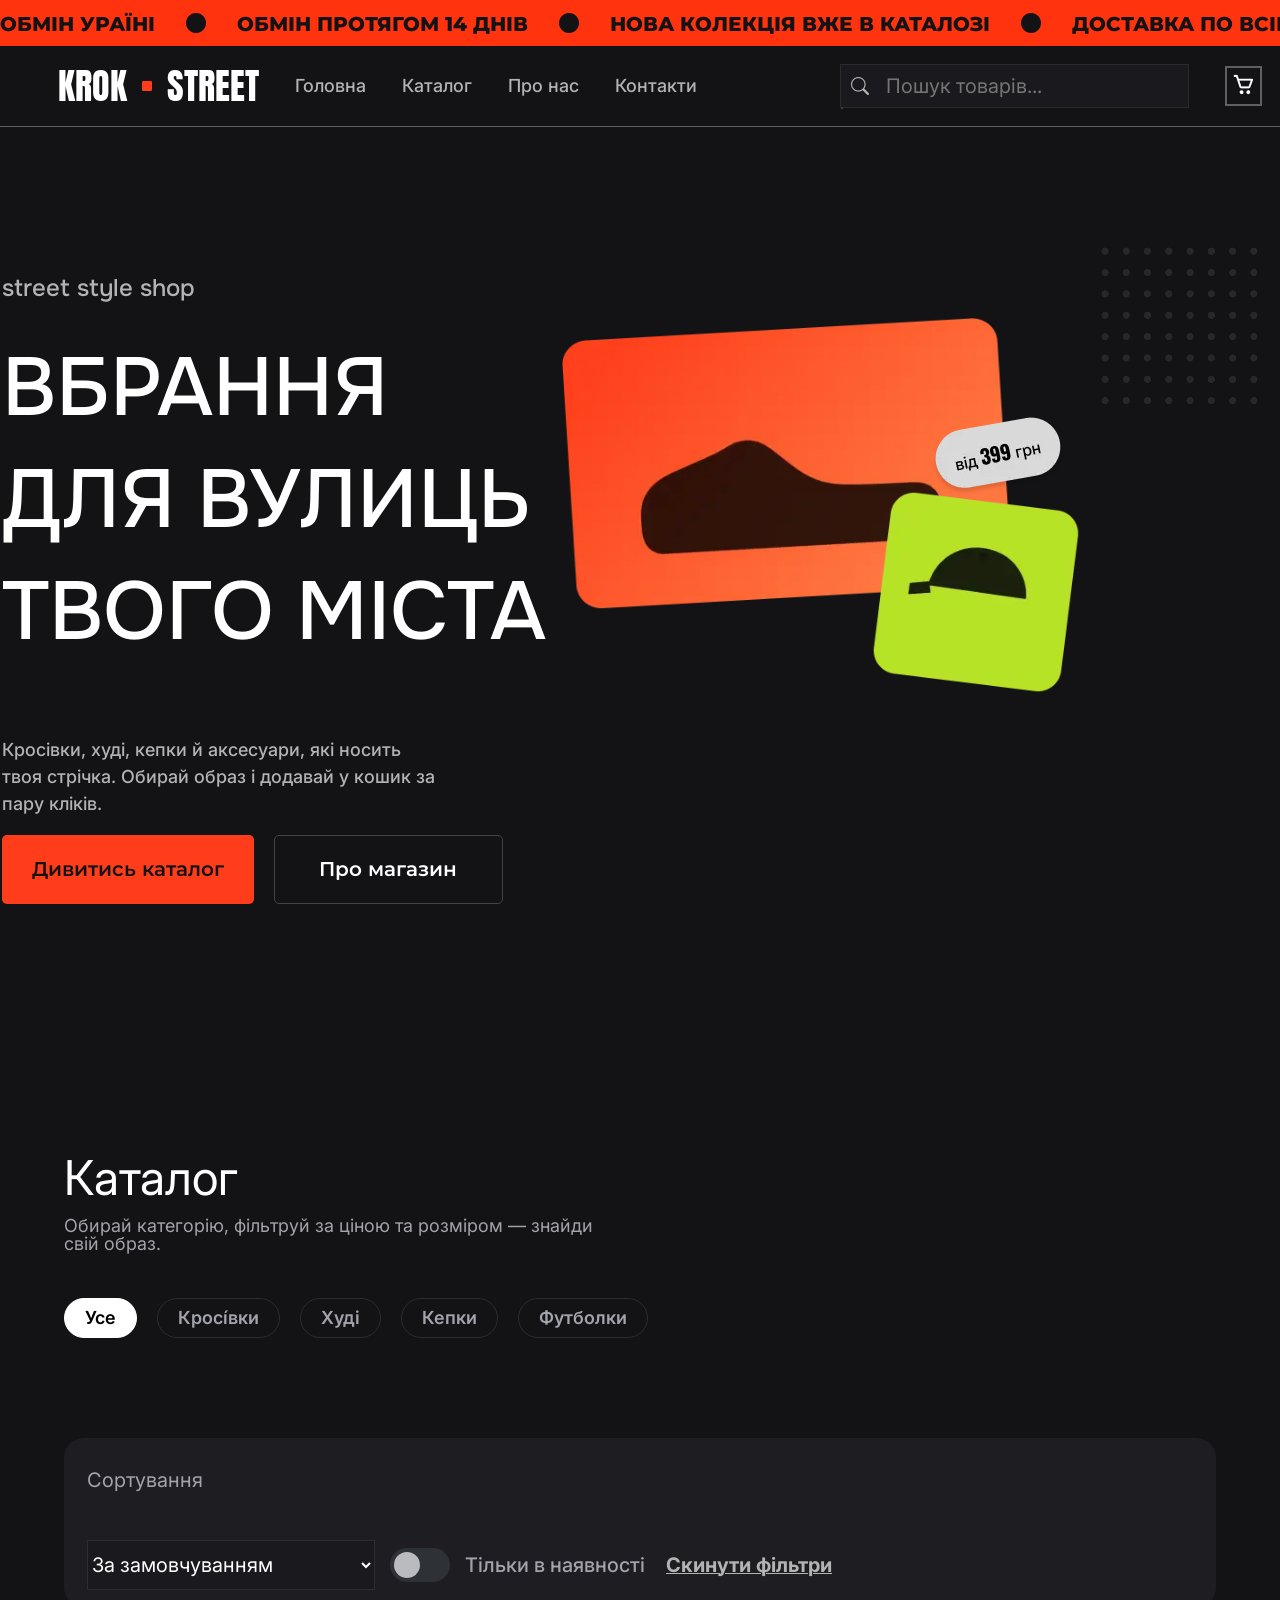
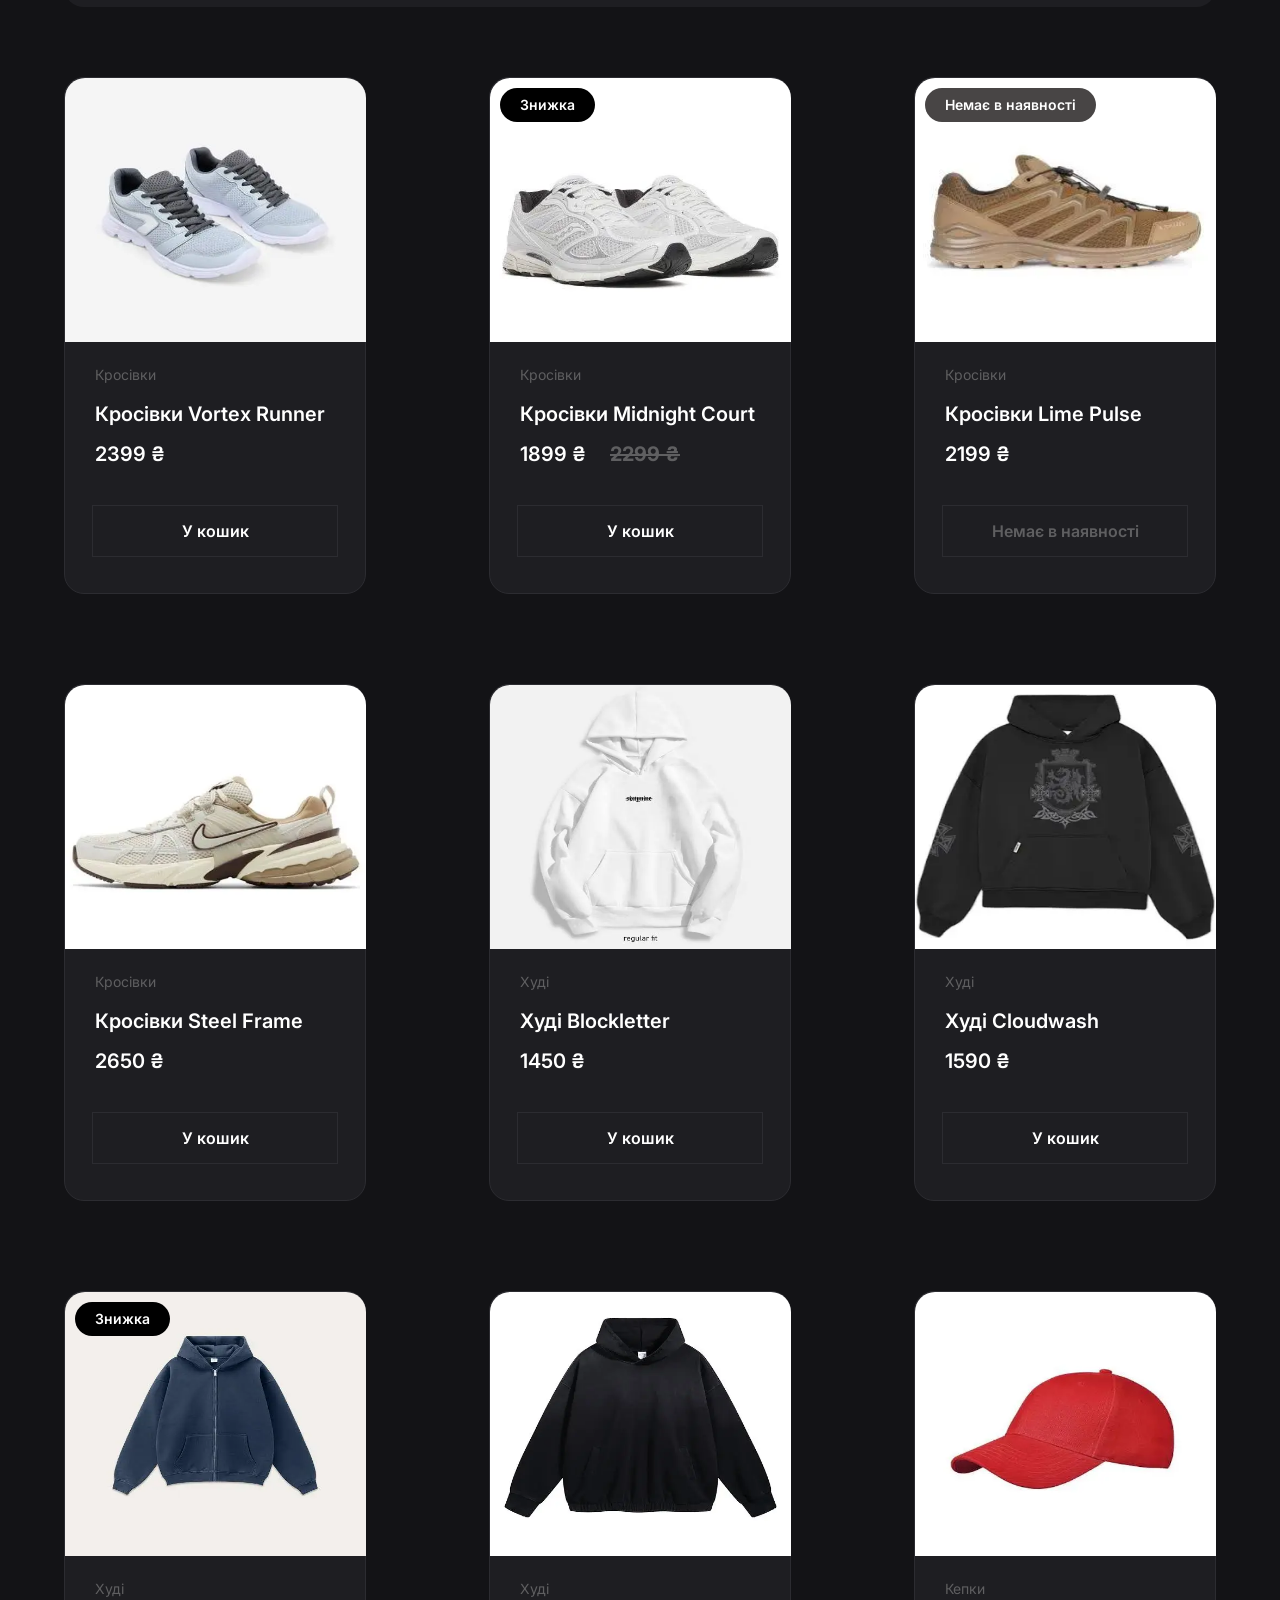
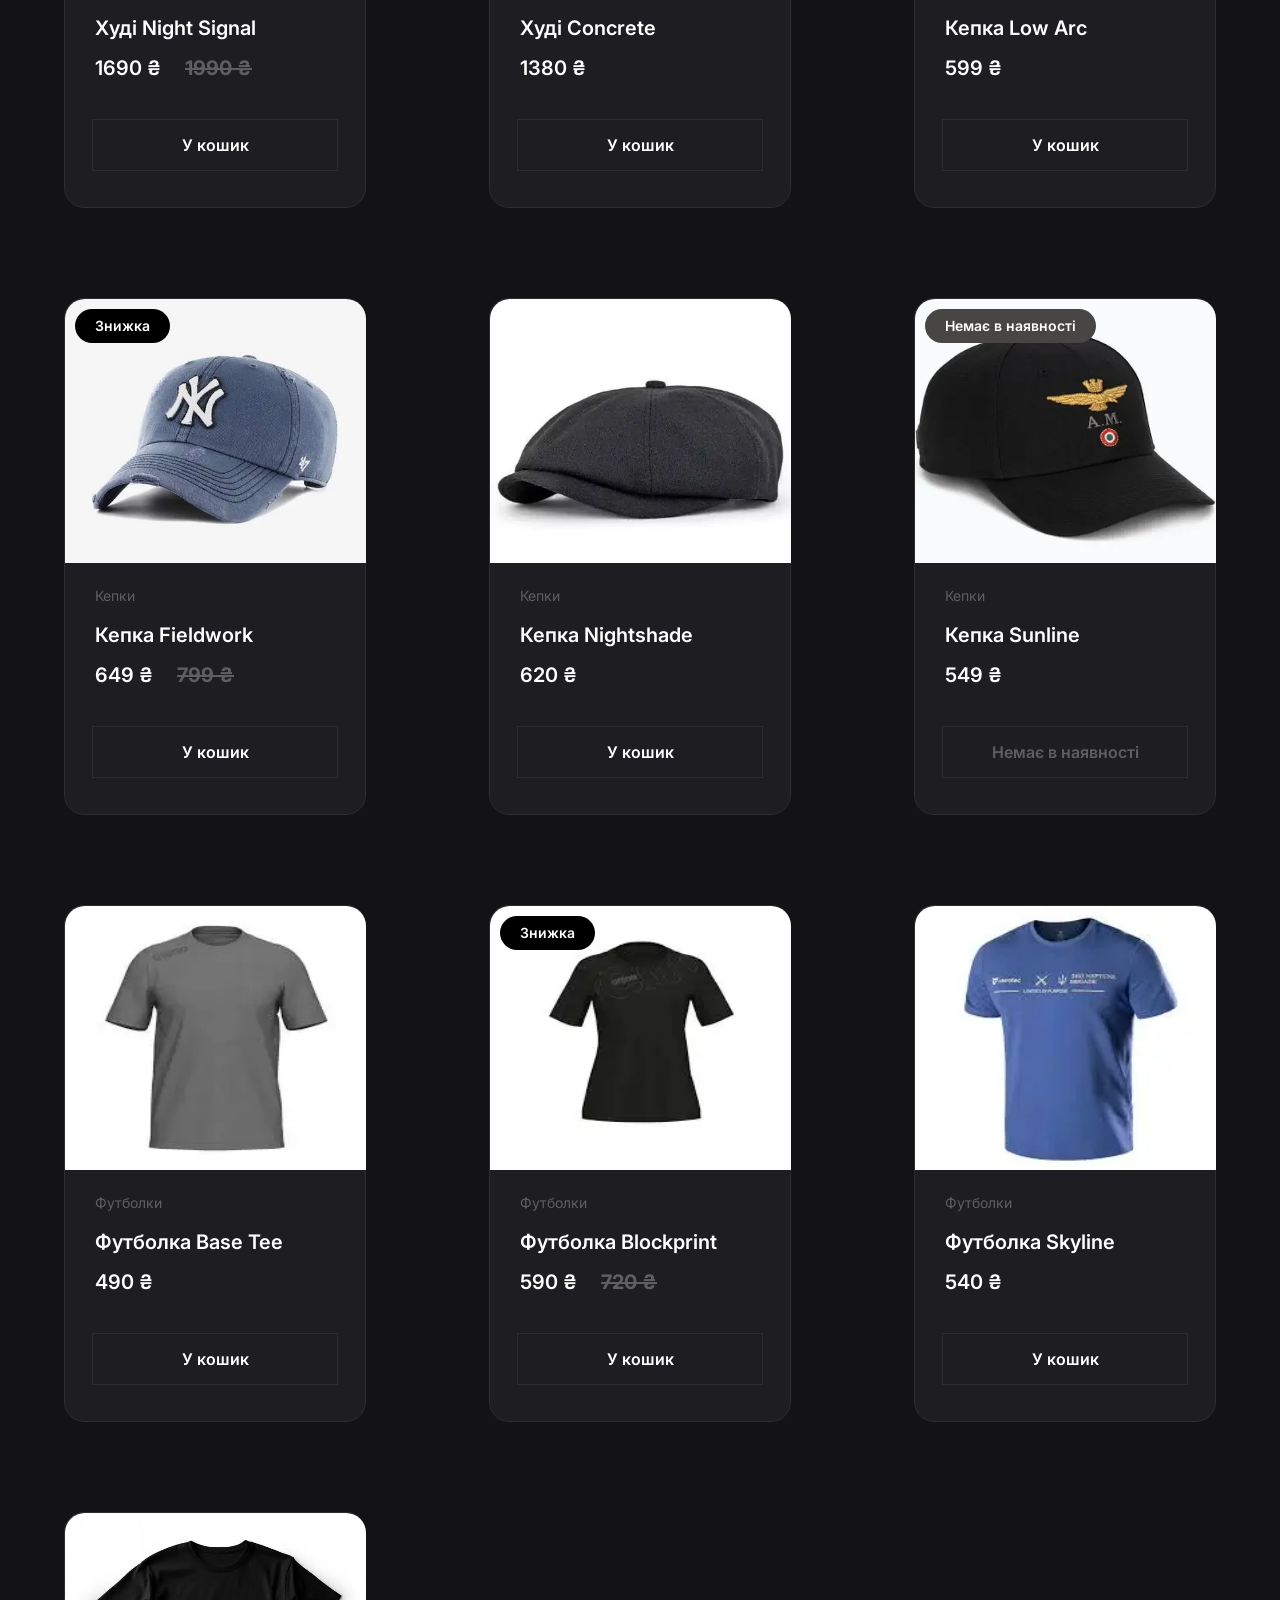
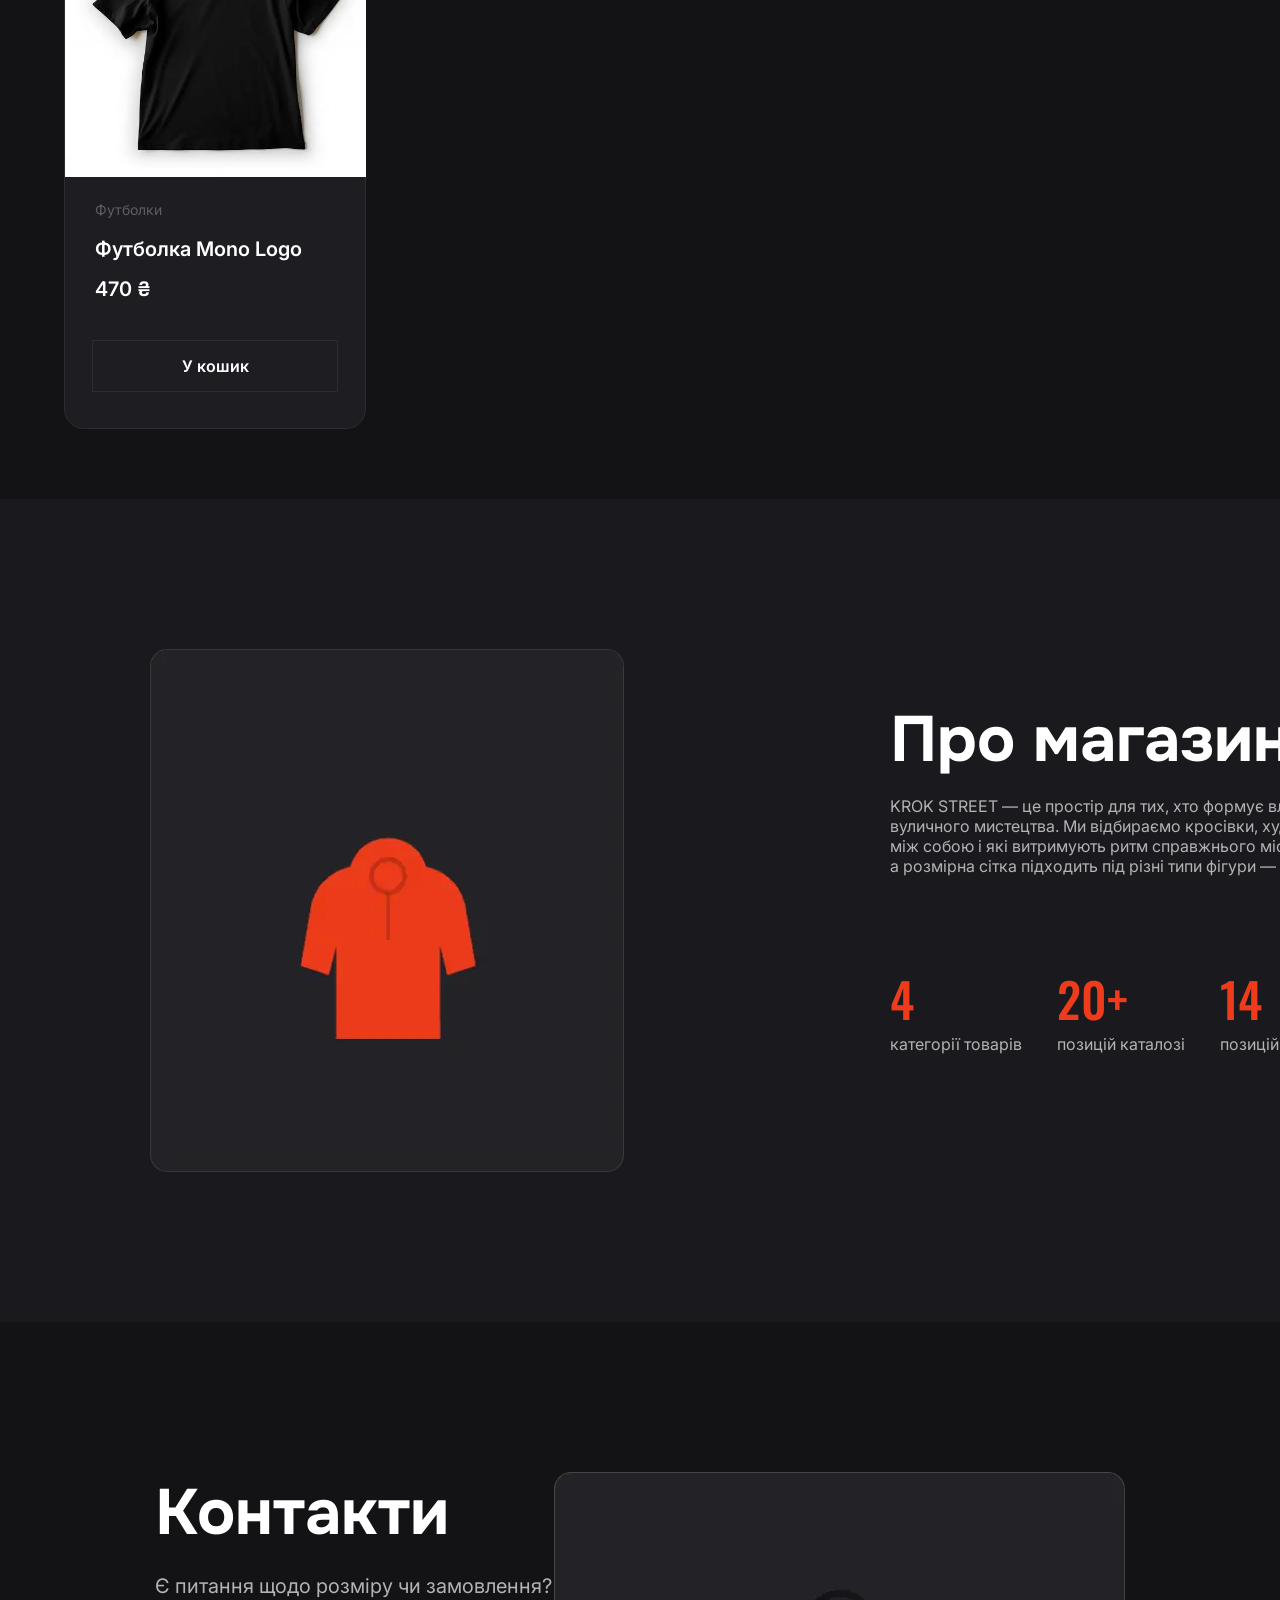
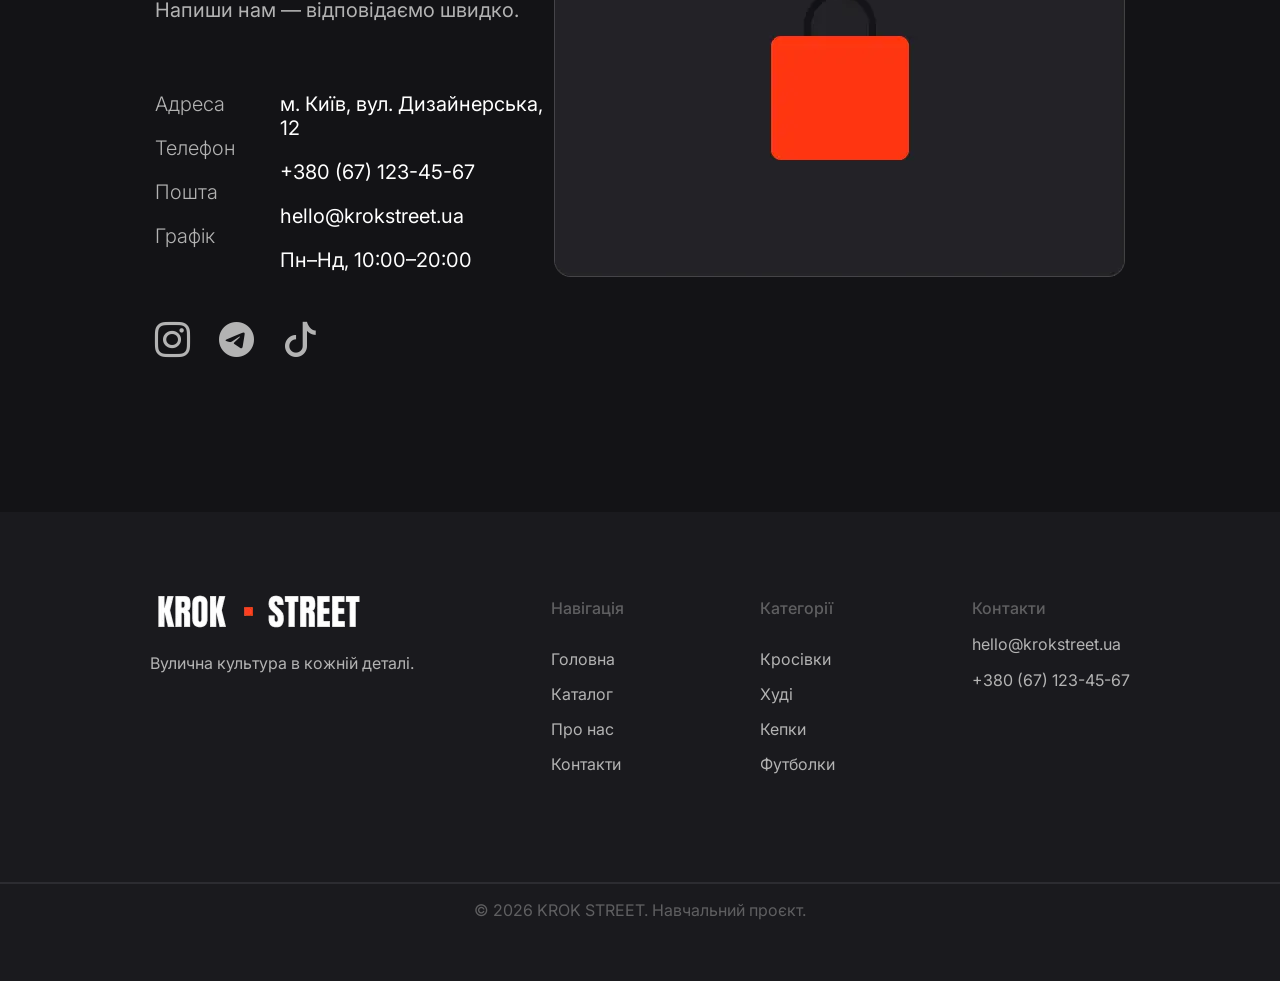
==== index.html @ 6b314512 "Implement search dropdown functionality and style updates" ====
<!DOCTYPE html>
<html lang="en">

<head>
    <meta charset="UTF-8">
    <meta name="viewport" content="width=device-width, initial-scale=1.0">
    <title>Krok Street</title>
    <link rel="preconn#28282bfe5cef=" https://fonts.googleapis.com">
    <link rel="preconnect" href="https://fonts.gstatic.com" crossorigin>
    <link href="https://fonts.googleapis.com/css2?family=Montserrat:wght@400;500;600;700&display=swap" rel="stylesheet">
    <link rel="preconnect" href="https://fonts.googleapis.com">
    <link rel="preconnect" href="https://fonts.gstatic.com" crossorigin>
    <link href="https://fonts.googleapis.com/css2?family=Anton&display=swap" rel="stylesheet">
    <link rel="preconnect" href="https://fonts.googleapis.com">
    <link rel="preconnect" href="https://fonts.gstatic.com" crossorigin>
    <link href="https://fonts.googleapis.com/css2?family=Inter:wght@100..900&display=swap" rel="stylesheet">
    <link rel="preconnect" href="https://fonts.googleapis.com">
    <link rel="preconnect" href="https://fonts.gstatic.com" crossorigin>
    <link rel="preconnect" href="https://fonts.googleapis.com">
    <link rel="preconnect" href="https://fonts.gstatic.com" crossorigin>
    <link href="https://fonts.googleapis.com/css2?family=Oswald:wght@200..700&display=swap" rel="stylesheet">
    <link href="https://fonts.googleapis.com/css2?family=Onest:wght@100..900&display=swap" rel="stylesheet">
    <link rel="stylesheet" href="https://cdn.jsdelivr.net/npm/bootstrap-icons@1.11.3/font/bootstrap-icons.min.css">
    <link rel="stylesheet" href="./css/main.css">
</head>

<body>
    <header class="header">
        <div class="animated-advertising">
            <div class="animated-move">
                <p>обмін ураїні
                    <i class="bi bi-circle-fill"></i>
                    обмін протягом 14 днів
                    <i class="bi bi-circle-fill"></i>
                    Нова колекція вже в каталозі
                    <i class="bi bi-circle-fill"></i>
                    Доставка по всій ураїні
                    <i class="bi bi-circle-fill"></i>
                </p>

                <p>обмін ураїні
                    <i class="bi bi-circle-fill"></i>
                    обмін протягом 14 днів
                    <i class="bi bi-circle-fill"></i>
                    Нова колекція вже в каталозі
                    <i class="bi bi-circle-fill"></i>
                    Доставка по всій ураїні
                    <i class="bi bi-circle-fill"></i>
                </p>
            </div>

        </div>
        <nav class="nav-menu">
            <ul>
                <li class="nav-ico-text"><a>KROK <i class="bi bi-square-fill"></i> STREET</a></li>
                <li class="nav-home"><a>Головна</a></li>
                <li class="nav-catalog"><a>Каталог</a></li>
                <li class="nav-about-us"><a>Про нас</a></li>
                <li class="nav-contact"><a>Контакти</a></li>
                <li></li>
                <li></li>
                <li></li>
                <li class="nav-input">
                    <div class="search-wrapper">
                        <i class="bi bi-search"></i>
                        <input type="text" id="searchInput" placeholder="Пошук товарів...">
                        <div class="search-dropdown hidden" id="searchDropdown"></div>
                    </div>
                </li>
                <li class="nav-img" data-open-modal><img src="./imgs/boxicons_cart.webp" alt=""></li>
            </ul>
        </nav>
        <div class="backdrop is-hidden" data-modal>
            <div class="mainmodal" id="mainModal">
                <div class="mainmodal__top">
                    <h1>Кошик<span id="cartCount">[0]</span></h1>
                    <button class="mainmodal__closemodal" data-close-modal>⨉</button>
                </div>
                <div class="cardModal" id="cartCard">
                    <img src="./imgs/sneakers-first.webp" alt="">
                    <div class="cardModal__textbox">
                        <h2 class="cardModal__title">Кросівки Vortex Runner</h2>
                        <h3 class="cardModal__subtitle">Кросівки • розмір 40</h3>
                        <div class="counter">
                            <button>-</button>
                            <p id="itemCount">1</p>
                            <button>+</button>
                        </div>
                        <p class="cardModal__delete" id="deleteItem">Видалити</p>
                    </div>
                    <p class="cardModal__price">4 798 $</p>
                </div>
                <div class="mainmodal__midle" id="emptyCartMessage">
                    <i class="bi bi-cart"></i>
                    <p class="mainmodal__text">Кошик поки порожній</p>
                    <div class="mainmodal__button"><a href="#catalog">Дивитись каталог</a></div>
                </div>
                <div class="mainmodalBottom">
                    <div class="mainmodalBottom__textbox">
                        <p>Товарів</p>
                        <p>0</p>
                    </div>
                    <div class="mainmodalBottom__price">
                        <p>Разом</p>
                        <p>0 ₴</p>
                    </div>
                    <button class="mainmodalBottom__button" data-open-modal-form>Оформити замовлення</button>
                </div>
            </div>
            <div class="backdrop is-hidden" data-modal-form>
                <div class="modalForm">
                    <h1>Оформити замовлення</h1>
                    <button class="modalForm__closemodal" data-close-modal-form>⨉</button>
                    <form class="modalForm__form">
                        <div class="formName">
                            <p>Name<span>*</span></p>
                            <input class="formName__input" type="text" placeholder="name">
                        </div>
                        <div class="formSurname">
                            <p>Surname<span>*</span></p>
                            <input class="formSurname__input" type="text" placeholder="surname">
                        </div>
                        <div class="formEmail">
                            <p>E-mail<span>*</span></p>
                            <input class="formEmail__input" type="text" placeholder="e-mail">
                        </div>
                        <div class="formPhone">
                            <p>Phone<span>*</span></p>
                            <input class="formPhone__input" type="text" placeholder="phone">
                        </div>
                        <div class="formAddress">
                            <p>Address<span>*</span></p>
                            <input class="formAddress__input" type="text" placeholder="address">
                        </div>
                        <div class="formCookies">
                            <input class="formCookies__checkbox" type="checkbox"></input>
                            <p>Я погоджуюся з умовами використання <a href="">файлів cookie</a></p>
                        </div>
                        <button class="modalForm__button">Оформити замовлення</button>
                    </form>
                </div>
            </div>
        </div>
    </header>
    <main class="main">
        <section class="front-sect">
            <div class="front-main-div">
                <h1>street style shop</h1>
                <h2>вбрання для вулиць твого міста</h2>
                <h3>Кросівки, худі, кепки й аксесуари, які носить твоя стрічка. Обирай образ і додавай у кошик за пару
                    кліків.</h3>
                <div class="front-btn-div">
                    <button class="catalog-btn">Дивитись каталог</button>
                    <button class="about-btn">Про магазин</button>
                </div>
            </div>
            <div class="front-img-div">
                <div class="front-img-div-first">
                    <img src="./imgs/front-sneakers.webp" alt="" class="front-sneakers-img">
                    <img src="./imgs/front-cap.webp" alt="" class="front-cap-img">
                </div>
                <div class="front-img-div-two">
                    <img src="./imgs/front-dots.webp" alt="" class="front-dots-img">
                    <img src="./imgs/front-price.webp" alt="" class="front-price-img">
                </div>
            </div>
        </section>
        <section class="catalog-sect" id="catalog">
            <div class="catalog-text-div">
                <div class="catalog-info-div">
                    <h1>Каталог</h1>
                    <h2>Обирай категорію, фільтруй за ціною та розміром — знайди свій образ.</h2>
                </div>
                <div class="catalog-btn-div">
                    <button class="active" data-category="Усе">Усе</button>
                    <button data-category="Кросівки">Кросі́вки</button>
                    <button data-category="Худі">Худі</button>
                    <button data-category="Кепки">Кепки</button>
                    <button data-category="Футболки">Футболки</button>
                </div>
            </div>
            <div class="sorting-div">
                <p>Сортування</p>
                <div class="sorting-interactive-div">
                    <select name="" id="sortSelect">
                        <option value="0">За замовчуванням</option>
                        <option value="1">Від дешевшого до дорощого</option>
                        <option value="2">Від дорощого до дешевшого</option>
                    </select>
                    <label class="switch" id="filterBtn">
                        <input type="checkbox" id="toggle">
                        <span class="slider round"></span>
                    </label>
                    <h3>Тільки в наявності</h3>
                    <button>Скинути фільтри</button>
                </div>
            </div>
            <div class="main-cards-div">
                <div class="sneakers-div">
                    <div class="products-container"></div>
                </div>
        </section>
        <section class="info">
            <div class="info__container">
                <img src="./imgs/jacket_aboutShop.webp" alt="jacket">
                <div class="info__textbox">
                    <h2 class="info__title">Про магазин</h2>
                    <p class="info__text">KROK STREET — це простір для тих, хто формує власний стиль на стику
                        спорту, музики та вуличного
                        мистецтва. Ми відбираємо кросівки, худі та аксесуари, які легко комбінувати між собою і
                        які
                        витримують ритм справжнього міста.

                        Асортимент оновлюється щотижня, а розмірна сітка підходить під різні типи фігури — від
                        XS до XL і
                        від 40-го до 44-го.</p>
                    <div class="count">
                        <div class="count__item">
                            <p class="count__number">4</p>
                            <p class="count__text">категорії товарів</p>
                        </div>
                        <div class="count__item">
                            <p class="count__number">20+</p>
                            <p class="count__text">позицій каталозі</p>
                        </div>
                        <div class="count__item">
                            <p class="count__number">14</p>
                            <p class="count__text">позицій каталозі</p>
                        </div>
                    </div>
                </div>
            </div>
        </section>
        <section class="contacts">
            <div class="contacts__container">
                <div class="contacts__maininfobox">
                    <h2 class="contacts__title">Контакти</h2>
                    <p class="contacts__text">Є питання щодо розміру чи замовлення? Напиши нам — відповідаємо
                        швидко.</p>
                    <div class="contacts__textbox">
                        <div class="contacts__subtitles">
                            <p>Адреса</p>
                            <p>Телефон</p>
                            <p>Пошта</p>
                            <p>Графік</p>
                        </div>
                        <div class="contacts__addresses">
                            <p>м. Київ, вул. Дизайнерська, 12</p>
                            <p>+380 (67) 123-45-67</p>
                            <p>hello@krokstreet.ua</p>
                            <p>Пн–Нд, 10:00–20:00</p>
                        </div>
                    </div>
                    <div class="contacts__iconsbox">
                        <i class="bi bi-instagram"></i>
                        <i class="bi bi-telegram"></i>
                        <i class="bi bi-tiktok"></i>
                    </div>
                </div>
                <img src="./imgs/package.webp" alt="package">
            </div>
        </section>
    </main>
    <footer class="footer">
        <div class="footer__container">
            <div class="footer__logobox">
                <img src="./imgs/logo.webp" alt="logo">
                <p class="logobox__text">Вулична культура в кожній деталі.</p>
            </div>
            <div class="footer__navigation">
                <p class="footer__text">Навігація</p>
                <a class="footer__link" href="">Головна</a>
                <a class="footer__link" href="">Каталог</a>
                <a class="footer__link" href="">Про нас</a>
                <a class="footer__link" href="">Контакти</a>
            </div>
            <div class="footer__categories">
                <p class="footer__text">Категорії</p>
                <a class="footer__link" href="">Кросівки</a>
                <a class="footer__link" href="">Худі</a>
                <a class="footer__link" href="">Кепки</a>
                <a class="footer__link" href="">Футболки</a>
            </div>
            <div class="footer__contacts">
                <p class="footer__text">Контакти</p>
                <p class="fcontacts__text">hello@krokstreet.ua</p>
                <p class="fcontacts__text">+380 (67) 123-45-67</p>
            </div>
        </div>
    </footer>
    <section class="copyright">
        <hr>
        <p class="copyright__text">© 2026 KROK STREET. Навчальний проєкт.</p>
    </section>

    <script src="./js/modal.js"></script>
    <script src="./js/dital.js"></script>
    <script src="./js/cards.js"></script>
    <script src="./js/corb.js"></script>
</body>

</html>
---- css/main.css ----
body {
  background-color: #131316;
  color: #fff;
  margin: 0 auto;
}

.header .animated-advertising {
  background-color: #FF330E;
  height: 46px;
  display: flex;
  align-items: center;
  overflow: hidden;
}
@keyframes ticker {
  0% {
    transform: translateX(-50%);
  }
  100% {
    transform: translateX(0%);
  }
}
.header .animated-advertising .animated-move {
  display: flex;
  white-space: nowrap;
  animation: ticker 10s linear infinite;
}
.header .animated-advertising .animated-move p {
  color: #131316;
  margin: 0 auto;
  font-family: Montserrat;
  font-weight: 800;
  font-style: ExtraBold;
  font-size: 20px;
  line-height: 100%;
  letter-spacing: 0%;
  text-transform: uppercase;
}
.header .animated-advertising .animated-move p i {
  margin-left: 25px;
  margin-right: 25px;
}
.header .nav-menu {
  border-bottom: 1px solid #5F5F61;
}
.header .nav-menu ul {
  text-decoration: none;
  list-style: none;
  display: flex;
  justify-content: space-around;
  align-items: center;
  color: #B3B3B3;
  font-family: Inter;
  font-weight: 500;
  font-style: Medium;
  font-size: 18px;
  line-height: 100%;
  letter-spacing: 0%;
}
.header .nav-menu ul li {
  cursor: pointer;
}
.header .nav-menu ul .nav-ico-text {
  font-family: Anton;
  font-weight: 400;
  font-style: Regular;
  font-size: 36px;
  line-height: 100%;
  letter-spacing: 0%;
  text-transform: uppercase;
  color: #FFFFFF;
  cursor: default;
}
.header .nav-menu ul .nav-ico-text a {
  display: flex;
  align-items: center;
  gap: 15px;
}
.header .nav-menu ul .nav-ico-text a i {
  font-size: 10px;
  text-align: center;
  color: #FF3D1A;
}
.header .nav-menu ul .nav-input {
  border: 1px solid #2A2A2A;
  background-color: #1A1A1E;
}
.header .nav-menu ul .nav-input i {
  margin: 10px;
}
.header .nav-menu ul .nav-input input {
  border-style: none;
  width: 300px;
  height: 40px;
  background-color: #1A1A1E;
  font-family: Inter;
  font-weight: 400;
  font-style: Regular;
  font-size: 20px;
  line-height: 100%;
  letter-spacing: 0%;
  color: #5F5F61;
  outline-style: none;
}
.header .nav-menu ul .nav-img {
  border: 2px solid #5F5F61;
  padding: 5px;
}

.main .front-sect {
  display: flex;
  justify-content: space-around;
  padding-top: 100px;
}
.main .front-sect .front-main-div h1 {
  font-family: Onest;
  font-weight: 500;
  font-style: Medium;
  font-size: 24px;
  line-height: 123px;
  letter-spacing: -2%;
  text-transform: lowercase;
  color: #B3B3B3;
  margin: 0;
  height: 75px;
}
.main .front-sect .front-main-div h2 {
  font-family: Onest;
  font-weight: 500;
  font-style: Medium;
  font-size: 82px;
  line-height: 112px;
  letter-spacing: -2%;
  text-transform: uppercase;
  color: #FFFFFF;
  width: 556px;
  margin-top: 30px;
}
.main .front-sect .front-main-div h3 {
  font-family: Inter;
  font-weight: 500;
  font-style: Medium;
  font-size: 18px;
  line-height: 27px;
  letter-spacing: -2%;
  color: #B3B3B3;
  width: 433px;
}
.main .front-sect .front-main-div .front-btn-div {
  display: flex;
  gap: 20px;
}
.main .front-sect .front-main-div .front-btn-div .catalog-btn {
  width: 252px;
  height: 69px;
  background-color: #FF3D1A;
  font-family: Montserrat;
  font-weight: 600;
  font-style: SemiBold;
  font-size: 20px;
  line-height: 27px;
  letter-spacing: -2%;
  text-align: center;
  vertical-align: middle;
  color: #131316;
  border-style: none;
  border-radius: 5px;
  cursor: pointer;
}
.main .front-sect .front-main-div .front-btn-div .about-btn {
  width: 229px;
  height: 69px;
  border: 1px solid #434343;
  color: #FFFFFF;
  font-family: Montserrat;
  font-weight: 600;
  font-style: SemiBold;
  font-size: 20px;
  line-height: 27px;
  letter-spacing: -2%;
  border-radius: 5px;
  background-color: #131316;
  cursor: pointer;
}
.main .front-sect .front-img-div {
  display: flex;
}
.main .front-sect .front-img-div .front-img-div-first {
  display: flex;
  flex-direction: column;
  width: 520px;
  align-self: center;
}
.main .front-sect .front-img-div .front-img-div-first .front-sneakers-img {
  width: 452px;
  height: 293px;
  align-self: flex-start;
  z-index: -3;
}
.main .front-sect .front-img-div .front-img-div-first .front-cap-img {
  width: 210.2px;
  height: 203.6px;
  position: relative;
  bottom: 120px;
  align-self: flex-end;
  z-index: -2;
}
.main .front-sect .front-img-div .front-img-div-two {
  display: flex;
  align-items: start;
  flex-direction: column;
}
.main .front-sect .front-img-div .front-img-div-two .front-price-img {
  position: relative;
  right: 150px;
  bottom: 35px;
  z-index: -1;
}

.catalog-sect {
  padding-left: 5%;
  padding-right: 5%;
}
.catalog-sect .catalog-text-div {
  margin-top: 250px;
}
.catalog-sect .catalog-text-div .catalog-info-div {
  display: flex;
  flex-direction: column;
}
.catalog-sect .catalog-text-div .catalog-info-div h1 {
  font-family: Inter;
  font-weight: 400;
  font-style: Regular;
  font-size: 48px;
  line-height: 100%;
  letter-spacing: 0%;
  color: #FFFFFF;
  margin: 0;
}
.catalog-sect .catalog-text-div .catalog-info-div h2 {
  font-family: Inter;
  font-weight: 400;
  font-style: Regular;
  font-size: 18px;
  line-height: 100%;
  letter-spacing: 0%;
  color: #A3A3AB;
  width: 562px;
}
.catalog-sect .catalog-text-div .catalog-btn-div {
  display: flex;
  gap: 20px;
  margin-top: 30px;
}
.catalog-sect .catalog-text-div .catalog-btn-div button {
  border-style: none;
  outline-style: none;
  cursor: pointer;
  font-family: Inter;
  font-weight: 600;
  font-style: Semi Bold;
  font-size: 18px;
  line-height: 100%;
  letter-spacing: 0%;
  color: #A3A3AB;
  background-color: #131316;
  border: 1px solid #2C2C31;
  border-radius: 20px;
  padding: 10px 20px 10px 20px;
}
.catalog-sect .catalog-text-div .catalog-btn-div button:hover {
  color: #000000;
  background-color: #FFFFFF;
  border: 1px solid #FFFFFF;
}
.catalog-sect .catalog-text-div .catalog-btn-div button.active {
  color: #000000;
  background-color: #FFFFFF;
  border: 1px solid #FFFFFF;
}
.catalog-sect .sorting-div {
  background-color: #1E1E22;
  border-radius: 20px;
  height: 169px;
  margin-top: 100px;
  display: flex;
  flex-direction: column;
  justify-content: space-around;
  padding-left: 2%;
}
.catalog-sect .sorting-div p {
  font-family: Inter;
  font-weight: 400;
  font-style: Regular;
  font-size: 20px;
  line-height: 100%;
  letter-spacing: 0%;
  color: #A3A3AB;
}
.catalog-sect .sorting-div .sorting-interactive-div {
  display: flex;
  gap: 15px;
  align-items: center;
}
.catalog-sect .sorting-div .sorting-interactive-div select {
  width: 288px;
  height: 50px;
  background-color: #1A1A1E;
  color: #FFFFFF;
  font-family: Inter;
  font-weight: 400;
  font-style: Regular;
  font-size: 20px;
  line-height: 100%;
  letter-spacing: 0%;
  border-style: none;
  outline-style: none;
  border: 1px solid #2C2C31;
}
.catalog-sect .sorting-div .sorting-interactive-div h3 {
  font-family: Inter;
  font-weight: 500;
  font-style: Medium;
  font-size: 20px;
  line-height: 100%;
  letter-spacing: 0%;
  color: #A3A3AB;
}
.catalog-sect .sorting-div .sorting-interactive-div button {
  border-style: none;
  background-color: #1E1E22;
  font-family: Inter;
  font-weight: 700;
  font-style: Bold;
  font-size: 20px;
  line-height: 100%;
  letter-spacing: 0%;
  text-decoration: underline;
  text-decoration-style: solid;
  text-decoration-thickness: 0%;
  -webkit-text-decoration-skip: ink;
          text-decoration-skip-ink: auto;
  color: #B3B3B3;
  cursor: pointer;
}
.catalog-sect .sorting-div .sorting-interactive-div .switch {
  position: relative;
  display: inline-block;
  width: 60px;
  height: 34px;
}
.catalog-sect .sorting-div .sorting-interactive-div .switch input {
  opacity: 0;
  width: 0;
  height: 0;
}
.catalog-sect .sorting-div .sorting-interactive-div .slider {
  position: absolute;
  cursor: pointer;
  top: 0;
  left: 0;
  right: 0;
  bottom: 0;
  background-color: #2e3136;
  transition: 0.4s;
}
.catalog-sect .sorting-div .sorting-interactive-div .slider.round {
  border-radius: 34px;
}
.catalog-sect .sorting-div .sorting-interactive-div .slider.round:before {
  position: absolute;
  content: "";
  height: 26px;
  width: 26px;
  left: 4px;
  bottom: 4px;
  background-color: #b9bbbe;
  transition: 0.4s;
  border-radius: 50%;
}
.catalog-sect .sorting-div .sorting-interactive-div input:checked + .slider {
  background-color: #43b581;
}
.catalog-sect .sorting-div .sorting-interactive-div input:checked + .slider:before {
  transform: translateX(26px);
  background-color: #ffffff;
}

.info {
  padding: 150px 150px;
  background-color: #1A1A1E;
}
.info__container {
  width: 1440px;
  display: flex;
  flex-direction: row;
  justify-content: space-between;
  align-items: flex-start;
}
.info__textbox {
  max-width: 700px;
  display: flex;
  flex-direction: column;
  gap: 15px;
  margin: 50px 0px 15px 0px;
  font-family: Inter;
  font-size: 20px;
}
.info__title {
  font-family: "Onest", sans-serif;
  font-size: 64px;
  margin: 0px;
}
.info__text {
  font-family: Inter;
  color: #B3B3B3;
  font-size: 16px;
  margin: 0px;
}

.count {
  display: flex;
  flex-direction: row;
  gap: 35px;
  margin-top: 72px;
}
.count__number {
  font-family: "Oswald", sans-serif;
  color: #ED3B1B;
  font-size: 48px;
  font-weight: 500;
  margin: 0px;
}
.count__text {
  font-family: Inter;
  color: #B3B3B3;
  font-size: 16px;
  margin: 0px;
}

.contacts {
  padding: 150px 155px;
}
.contacts__container {
  max-width: 1440px;
  display: flex;
  flex-direction: row;
  justify-content: space-between;
  align-items: flex-start;
}
.contacts__maininfobox {
  width: 482px;
}
.contacts__title {
  font-family: "Onest", sans-serif;
  font-size: 64px;
  margin: 0px;
}
.contacts__text {
  font-family: Inter;
  color: #B3B3B3;
  font-size: 20px;
}
.contacts__textbox {
  display: flex;
  flex-direction: row;
  gap: 45px;
  margin: 50px 0px 15px 0px;
  font-family: Inter;
  font-size: 20px;
}
.contacts__subtitles {
  color: #B3B3B3;
  font-weight: 300;
}
.contacts__iconsbox {
  margin-top: 30px;
}
.contacts__iconsbox i {
  font-size: 35px;
  margin-right: 25px;
  color: #B3B3B3;
}
.contacts__iconsbox i:hover {
  color: #ED3B1B;
}
.contacts img {
  width: 650px;
}

.footer {
  font-family: Inter;
  font-size: 16px;
  padding: 70px 150px;
  color: #B3B3B3;
  background-color: #1A1A1E;
}
.footer__container {
  max-width: 1440px;
  display: flex;
  flex-direction: row;
  justify-content: space-between;
  align-items: flex-start;
  gap: 30px;
}
.footer__navigation {
  height: 177px;
  display: flex;
  flex-direction: column;
  gap: 15px;
}
.footer__navigation a:hover {
  color: #ED3B1B;
}
.footer__categories {
  height: 177px;
  display: flex;
  flex-direction: column;
  gap: 15px;
}
.footer__categories a:hover {
  color: #ED3B1B;
}
.footer__contacts {
  height: 95px;
}
.footer__text {
  font-weight: 500;
  color: #5F5F61;
}
.footer__link {
  color: #B3B3B3;
  text-decoration: none;
}

.copyright {
  background-color: #1A1A1E;
  padding: 45px 0px;
}
.copyright hr {
  background-color: #2C2C31;
  height: 2px;
  border: none;
}
.copyright__text {
  text-align: center;
  font-family: Inter;
  font-size: 16px;
  color: #5F5F61;
}

.backdrop {
  position: fixed;
  top: 0;
  left: 0;
  width: 100%;
  height: 100%;
  background-color: rgba(0, 0, 0, 0.5);
  opacity: 1;
}
.backdrop.is-hidden {
  opacity: 0;
  pointer-events: none;
}

.mainmodal {
  position: absolute;
  min-width: 400px;
  height: 100%;
  padding: 15px;
  top: 50%;
  right: 0px;
  background-color: #28282B;
  transform: translateY(-50%);
  z-index: 3;
  display: flex;
  flex-direction: column;
  align-items: center;
}
.mainmodal__top {
  display: flex;
  flex-direction: row;
  align-items: center;
  justify-content: space-between;
  min-width: 400px;
  border-bottom: solid 1px #434343;
}
.mainmodal__top h1 {
  font-family: "Oswald", sans-serif;
  margin-bottom: 10px;
}
.mainmodal__closemodal {
  width: 35px;
  height: 35px;
  color: #fff;
  font-size: 16px;
  background-color: #28282B;
  border: solid 1px #434343;
  border-radius: 50%;
  cursor: pointer;
}
.mainmodal__midle {
  margin: 300px 55px;
  font-family: "Inter", sans-serif;
  display: flex;
  flex-direction: column;
  align-items: center;
  justify-content: center;
  color: #5E5E5E;
}
.mainmodal__midle i {
  font-size: 54px;
}
.mainmodal__midle p {
  font-size: 18px;
}
.mainmodal .mainmodalBottom {
  display: none;
  flex-direction: column;
  justify-content: center;
  width: 100%;
  padding: 0px 20px;
  margin-top: 120%;
}
.mainmodal .mainmodalBottom__textbox {
  display: flex;
  justify-content: space-between;
}
.mainmodal .mainmodalBottom__textbox p {
  font-family: "Inter", sans-serif;
  font-size: 16px;
  font-weight: 300;
}
.mainmodal .mainmodalBottom__price {
  display: flex;
  justify-content: space-between;
}
.mainmodal .mainmodalBottom__price p {
  font-family: "Inter", sans-serif;
  font-size: 16px;
  font-weight: 600;
}
.mainmodal .mainmodalBottom__button {
  width: 100%;
  height: 69px;
  background-color: #FF3D1A;
  font-family: Montserrat;
  font-weight: 600;
  font-style: SemiBold;
  font-size: 20px;
  line-height: 27px;
  letter-spacing: -2%;
  text-align: center;
  vertical-align: middle;
  color: #131316;
  border-style: none;
  border-radius: 5px;
  cursor: pointer;
}
.mainmodal__button {
  width: 252px;
  height: 69px;
  background-color: #FF3D1A;
  text-align: center;
  border-radius: 5px;
  cursor: pointer;
  display: flex;
  align-items: center;
  justify-content: center;
}
.mainmodal__button a {
  font-family: Montserrat;
  font-weight: 600;
  font-style: SemiBold;
  font-size: 20px;
  line-height: 27px;
  letter-spacing: -2%;
  text-decoration: none;
  color: #131316;
}

.cardModal {
  display: none;
  flex-direction: row;
  align-items: center;
  width: 359px;
  gap: 25px;
  padding-block: 16px;
  border-bottom: solid 1px #434343;
}
.cardModal__title {
  font-family: "Inter", sans-serif;
  font-size: 16px;
  margin: 0px;
}
.cardModal__subtitle {
  font-family: "Inter", sans-serif;
  font-size: 16px;
  font-weight: 400;
  color: #7A7A7A;
  margin-top: 5px;
}
.cardModal__delete {
  font-family: "Inter", sans-serif;
  font-size: 14px;
  font-weight: 400;
  text-decoration: underline;
  color: #7A7A7A;
  cursor: pointer;
}
.cardModal__price {
  font-family: "Inter", sans-serif;
}
.cardModal img {
  width: 55px;
  height: 55px;
  border-radius: 10px;
}

.counter {
  display: flex;
  flex-direction: row;
  height: 17px;
  width: 50px;
  gap: 5px;
  border: solid 1px #353535;
  border-radius: 5px;
  padding: 5px;
}
.counter button {
  background-color: #28282B;
  color: #fff;
  border: #28282B;
  cursor: pointer;
}
.counter p {
  font-family: "Inter", sans-serif;
  margin: 0px;
}

.modalForm {
  position: absolute;
  min-width: 631px;
  height: 890px;
  padding: 45px;
  top: 50%;
  left: 50%;
  background-color: #28282b;
  transform: translate(-50%, -50%);
  z-index: 4;
  display: flex;
  flex-direction: column;
  align-items: center;
}
.modalForm h1 {
  font-family: "Onest", sans-serif;
  font-size: 36px;
}
.modalForm__closemodal {
  width: 35px;
  height: 35px;
  color: #fff;
  font-size: 16px;
  background-color: #28282B;
  border: solid 1px #434343;
  border-radius: 50%;
  cursor: pointer;
  position: absolute;
  left: 660px;
}
.modalForm__form {
  display: flex;
  flex-direction: column;
  justify-content: center;
  gap: 36px;
}
.modalForm__button {
  width: 603px;
  height: 69px;
  background-color: #FF3D1A;
  font-family: Montserrat;
  font-weight: 600;
  font-style: SemiBold;
  font-size: 20px;
  line-height: 27px;
  letter-spacing: -2%;
  color: #131316;
  border-style: none;
  border-radius: 5px;
  cursor: pointer;
}

.formName {
  width: 575px;
}
.formName:focus {
  border: solid 1px #434343;
  background-color: #28282b;
}
.formName p {
  font-family: "Inter", sans-serif;
  color: #A3A3AB;
  margin: 0px 0px 5px 5px;
}
.formName span {
  color: #FF3D1A;
}
.formName__input {
  width: 100%;
  border: solid 1px #434343;
  background-color: #28282b;
  border-radius: 15px;
  height: 40px;
  padding: 13px;
  font-family: "Inter", sans-serif;
  font-size: 16px;
}

.formSurname {
  width: 575px;
}
.formSurname p {
  font-family: "Inter", sans-serif;
  color: #A3A3AB;
  margin: 0px 0px 5px 5px;
}
.formSurname span {
  color: #FF3D1A;
}
.formSurname__input {
  width: 100%;
  border: solid 1px #434343;
  background-color: #28282b;
  border-radius: 15px;
  height: 40px;
  padding: 13px;
  font-family: "Inter", sans-serif;
  font-size: 16px;
}

.formEmail {
  width: 575px;
}
.formEmail p {
  font-family: "Inter", sans-serif;
  color: #A3A3AB;
  margin: 0px 0px 5px 5px;
}
.formEmail span {
  color: #FF3D1A;
}
.formEmail__input {
  width: 100%;
  border: solid 1px #434343;
  background-color: #28282b;
  border-radius: 15px;
  height: 40px;
  padding: 13px;
  font-family: "Inter", sans-serif;
  font-size: 16px;
}

.formPhone {
  width: 575px;
}
.formPhone p {
  font-family: "Inter", sans-serif;
  color: #A3A3AB;
  margin: 0px 0px 5px 5px;
}
.formPhone span {
  color: #FF3D1A;
}
.formPhone__input {
  width: 100%;
  border: solid 1px #434343;
  background-color: #28282b;
  border-radius: 15px;
  height: 40px;
  padding: 13px;
  font-family: "Inter", sans-serif;
  font-size: 16px;
}

.formAddress {
  width: 575px;
}
.formAddress p {
  font-family: "Inter", sans-serif;
  color: #A3A3AB;
  margin: 0px 0px 5px 5px;
}
.formAddress span {
  color: #FF3D1A;
}
.formAddress__input {
  width: 100%;
  border: solid 1px #434343;
  background-color: #28282b;
  border-radius: 15px;
  height: 40px;
  padding: 13px;
  font-family: "Inter", sans-serif;
  font-size: 16px;
}

.formCookies {
  display: flex;
  flex-direction: row;
  align-items: center;
  gap: 20px;
}
.formCookies__checkbox {
  width: 20px;
  height: 20px;
  cursor: pointer;
  border: solid 1px #434343;
  background-color: #28282b;
  color: #28282b;
}
.formCookies p {
  font-family: "Inter", sans-serif;
  font-weight: 300;
}
.formCookies a {
  color: #fff;
  font-weight: 600;
}

.products-container {
  display: flex;
  flex-wrap: wrap;
  justify-content: space-between;
  row-gap: 90px;
  margin-top: 70px;
  margin-bottom: 70px;
}
.products-container .product-card {
  width: 300px;
  height: 515px;
  background-color: #1E1E22;
  border-radius: 20px;
  border: 1px solid #2C2C31;
  transition: 0.3s ease;
}
.products-container .product-card:hover {
  transform: scale(1.1);
  cursor: pointer;
}
.products-container .product-card .badge-sale {
  position: absolute;
  color: #FFFFFF;
  font-family: Inter;
  font-weight: 600;
  font-style: Semi Bold;
  font-size: 14px;
  line-height: 100%;
  letter-spacing: 0%;
  background-color: #000000;
  padding: 10px 20px 10px 20px;
  border-radius: 20px;
  margin-top: 10px;
  margin-left: 10px;
}
.products-container .product-card .badge-out {
  position: absolute;
  color: #FFFFFF;
  font-family: Inter;
  font-weight: 600;
  font-style: Semi Bold;
  font-size: 14px;
  line-height: 100%;
  letter-spacing: 0%;
  background-color: #484545;
  padding: 10px 20px 10px 20px;
  border-radius: 20px;
  margin-top: 10px;
  margin-left: 10px;
}
.products-container .product-card .card-img {
  width: 301px;
  height: 264px;
  border-top-left-radius: 20px;
  border-top-right-radius: 20px;
  margin-bottom: 20px;
}
.products-container .product-card .card-category {
  font-family: Inter;
  font-weight: 400;
  font-style: Regular;
  font-size: 14px;
  line-height: 100%;
  letter-spacing: 0%;
  color: #5F5F61;
  margin-left: 10%;
}
.products-container .product-card .card-title {
  font-family: Inter;
  font-weight: 600;
  font-style: Semi Bold;
  font-size: 20px;
  line-height: 100%;
  letter-spacing: 0%;
  margin-left: 10%;
}
.products-container .product-card .card-price {
  font-family: Inter;
  font-weight: 600;
  font-style: Semi Bold;
  font-size: 20px;
  line-height: 100%;
  letter-spacing: 0%;
  margin-left: 10%;
}
.products-container .product-card .card-old-price {
  font-family: Inter;
  font-weight: 700;
  font-style: Bold;
  font-size: 20px;
  line-height: 100%;
  letter-spacing: 0%;
  text-decoration: line-through;
  color: #5F5F61;
  margin-left: 20px;
}
.products-container .product-card .cart-btn {
  width: 246px;
  height: 52px;
  border-style: none;
  outline-style: none;
  border: 1px solid #2C2C31;
  background-color: #1E1E22;
  font-family: Inter;
  font-weight: 600;
  font-style: Semi Bold;
  font-size: 16px;
  line-height: 100%;
  letter-spacing: 0%;
  color: #FFFFFF;
  margin-left: 9%;
  margin-top: 40px;
  cursor: pointer;
}
.products-container .product-card .disabled {
  color: #5F5F61;
  cursor: no-drop;
}

.modal-overlay {
  position: fixed;
  top: 0;
  left: 0;
  width: 100%;
  height: 100%;
  background-color: rgba(0, 0, 0, 0.5);
  opacity: 1;
  display: flex;
  align-items: center;
  justify-content: center;
}

.modal-overlay.hidden {
  opacity: 0;
  pointer-events: none;
}

.modal-content {
  width: 937px;
  height: 609px;
  background-color: #1E1E22;
  border-radius: 30px;
  display: flex;
}
.modal-content .modal-close {
  width: 32px;
  height: 32px;
  font-size: 16px;
  padding-left: 11px;
  padding-right: 11px;
  border-style: none;
  outline-style: none;
  border-radius: 60px;
  background-color: #1E1E22;
  color: white;
  border: 1px solid #2C2C31;
  position: relative;
  left: 890px;
  top: 10px;
  cursor: pointer;
}
.modal-content .modal-close:hover {
  background-color: #FFFFFF;
  color: #000000;
}
.modal-content .badge-sale {
  position: absolute;
  color: #FFFFFF;
  font-family: Inter;
  font-weight: 600;
  font-style: Semi Bold;
  font-size: 14px;
  line-height: 100%;
  letter-spacing: 0%;
  background-color: #000000;
  padding: 10px 20px 10px 20px;
  border-radius: 20px;
  margin-top: 40px;
  margin-left: 10px;
}
.modal-content .badge-out {
  position: absolute;
  color: #FFFFFF;
  font-family: Inter;
  font-weight: 600;
  font-style: Semi Bold;
  font-size: 14px;
  line-height: 100%;
  letter-spacing: 0%;
  background-color: #484545;
  padding: 10px 20px 10px 20px;
  border-radius: 20px;
  margin-top: 40px;
  margin-left: 10px;
}
.modal-content .modal-image-box .modal-img {
  width: 503px;
  height: 542px;
  border-radius: 20px;
  margin-top: 30px;
}
.modal-content .modal-info {
  margin-top: 50px;
  margin-left: 20px;
}
.modal-content .modal-info .modal-brand-category {
  font-family: Inter;
  font-weight: 400;
  font-style: Regular;
  font-size: 14px;
  line-height: 100%;
  letter-spacing: 0%;
  color: #A3A3AB;
}
.modal-content .modal-info .modal-title {
  font-family: Inter;
  font-weight: 600;
  font-style: Semi Bold;
  font-size: 32px;
  line-height: 100%;
  letter-spacing: 0%;
  width: 300px;
}
.modal-content .modal-info .modal-quantity-section {
  margin-top: 20px;
}
.modal-content .modal-info .modal-quantity-section .modal-quantity-label {
  font-family: Inter;
  font-weight: 600;
  font-style: Semi Bold;
  font-size: 16px;
  line-height: 100%;
  letter-spacing: 0%;
  color: #5F5F61;
}
.modal-content .modal-info .modal-quantity-section .quantity-control {
  border: 2px solid #2C2C31;
  width: 101px;
  display: flex;
  align-items: center;
  justify-content: space-between;
  padding-left: 2%;
  padding-right: 2%;
}
.modal-content .modal-info .modal-quantity-section .quantity-control .qty-btn {
  border-style: none;
  outline-style: none;
  background-color: #1E1E22;
  color: #FFFFFF;
  font-size: 24px;
  cursor: pointer;
}
.modal-content .modal-info .modal-quantity-section .quantity-control .qty-value {
  font-family: Inter;
  font-weight: 700;
  font-style: Bold;
  font-size: 16px;
  line-height: 100%;
  letter-spacing: 0%;
  color: #FFFFFF;
}
.modal-content .modal-info .modal-stock {
  font-family: Inter;
  font-weight: 600;
  font-style: Semi Bold;
  font-size: 16px;
  line-height: 100%;
  letter-spacing: 0%;
  color: #FFEC3D;
  margin-top: 20px;
}
.modal-content .modal-info .modal-submit-btn {
  width: 325px;
  height: 52px;
  border-radius: 5px;
  border-style: none;
  outline-style: none;
  background-color: #FF3D1A;
  font-family: Inter;
  font-weight: 600;
  font-style: Semi Bold;
  font-size: 16px;
  line-height: 100%;
  letter-spacing: 0%;
  color: #1E1E22;
  margin-top: 30px;
  cursor: pointer;
}
.modal-content .modal-price {
  font-family: Inter;
  font-weight: 700;
  font-style: Bold;
  font-size: 28px;
  line-height: 100%;
  letter-spacing: 0%;
}
.modal-content .modal-old-price {
  font-family: Inter;
  font-weight: 700;
  font-style: Bold;
  font-size: 28px;
  line-height: 100%;
  letter-spacing: 0%;
  text-decoration: line-through;
  color: #5F5F61;
  margin-left: 15px;
}
.modal-content .modal-description {
  font-family: Inter;
  font-weight: 400;
  font-style: Regular;
  font-size: 16px;
  line-height: 100%;
  letter-spacing: 0%;
  color: #B3B3B3;
  width: 300px;
}
.modal-content .modal-sizes-section .modal-sizes-label {
  font-family: Inter;
  font-weight: 600;
  font-style: Semi Bold;
  font-size: 16px;
  line-height: 100%;
  letter-spacing: 0%;
  color: #5F5F61;
}
.modal-content .modal-sizes-section .modal-sizes-list {
  cursor: default;
  display: flex;
  gap: 10px;
}
.modal-content .modal-sizes-section .modal-sizes-list .size-btn {
  border-style: none;
  outline-style: none;
  font-family: Inter;
  font-weight: 400;
  font-style: Regular;
  font-size: 16px;
  line-height: 100%;
  letter-spacing: 0%;
  background-color: #1E1E22;
  border: 1px solid #2C2C31;
  color: #FFFFFF;
  width: 45px;
  height: 40px;
  cursor: pointer;
}
.modal-content .modal-sizes-section .modal-sizes-list .size-btn:hover {
  background-color: #FF3D1A;
  color: #000000;
}

.search-dropdown-item {
  display: flex;
  background-color: #2c2c2d;
}
.search-dropdown-item .dropdown-item-img {
  width: 50px;
  height: 50px;
  margin: 5px;
}
.search-dropdown-item .dropdown-item-info {
  display: flex;
  flex-direction: column;
  justify-content: center;
}
.search-dropdown-item .dropdown-item-info .dropdown-item-title {
  font-family: Inter;
  font-weight: 600;
  font-style: Semi Bold;
  font-size: 22px;
  line-height: 100%;
  letter-spacing: 0%;
  width: 300px;
}
.search-dropdown-item .dropdown-item-info .dropdown-item-price {
  font-family: Inter;
  font-weight: 600;
  font-style: Semi Bold;
  font-size: 20px;
  line-height: 100%;
  letter-spacing: 0%;
  width: 300px;
}
.search-dropdown-item .dropdown-item-info .dropdown-old-price {
  font-family: Inter;
  font-weight: 600;
  font-style: Semi Bold;
  font-size: 20px;
  line-height: 100%;
  letter-spacing: 0%;
  width: 300px;
  text-decoration: line-through;
}

.search-dropdown-item.out-of-stock-item {
  background-color: rgb(92, 92, 92);
}

.search-dropdown {
  position: absolute;
  border: 1px solid #3b3b42;
}
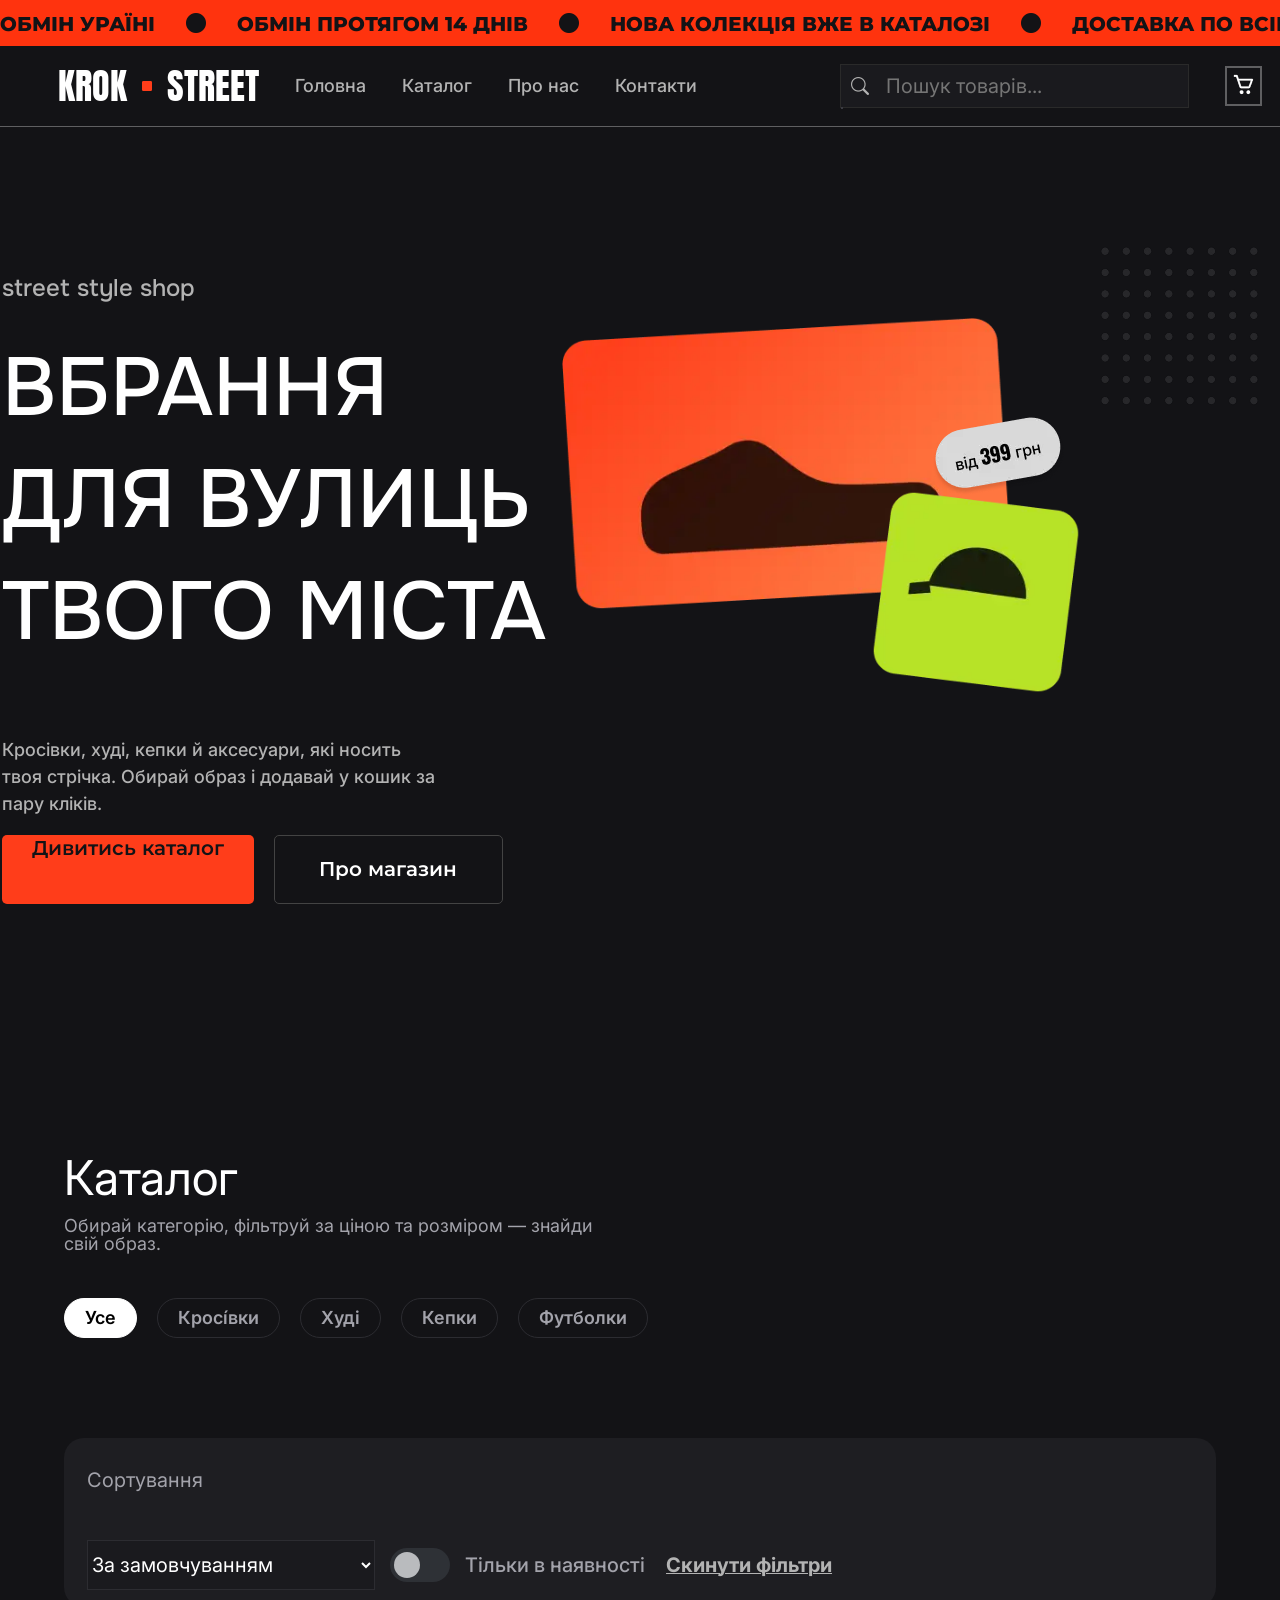
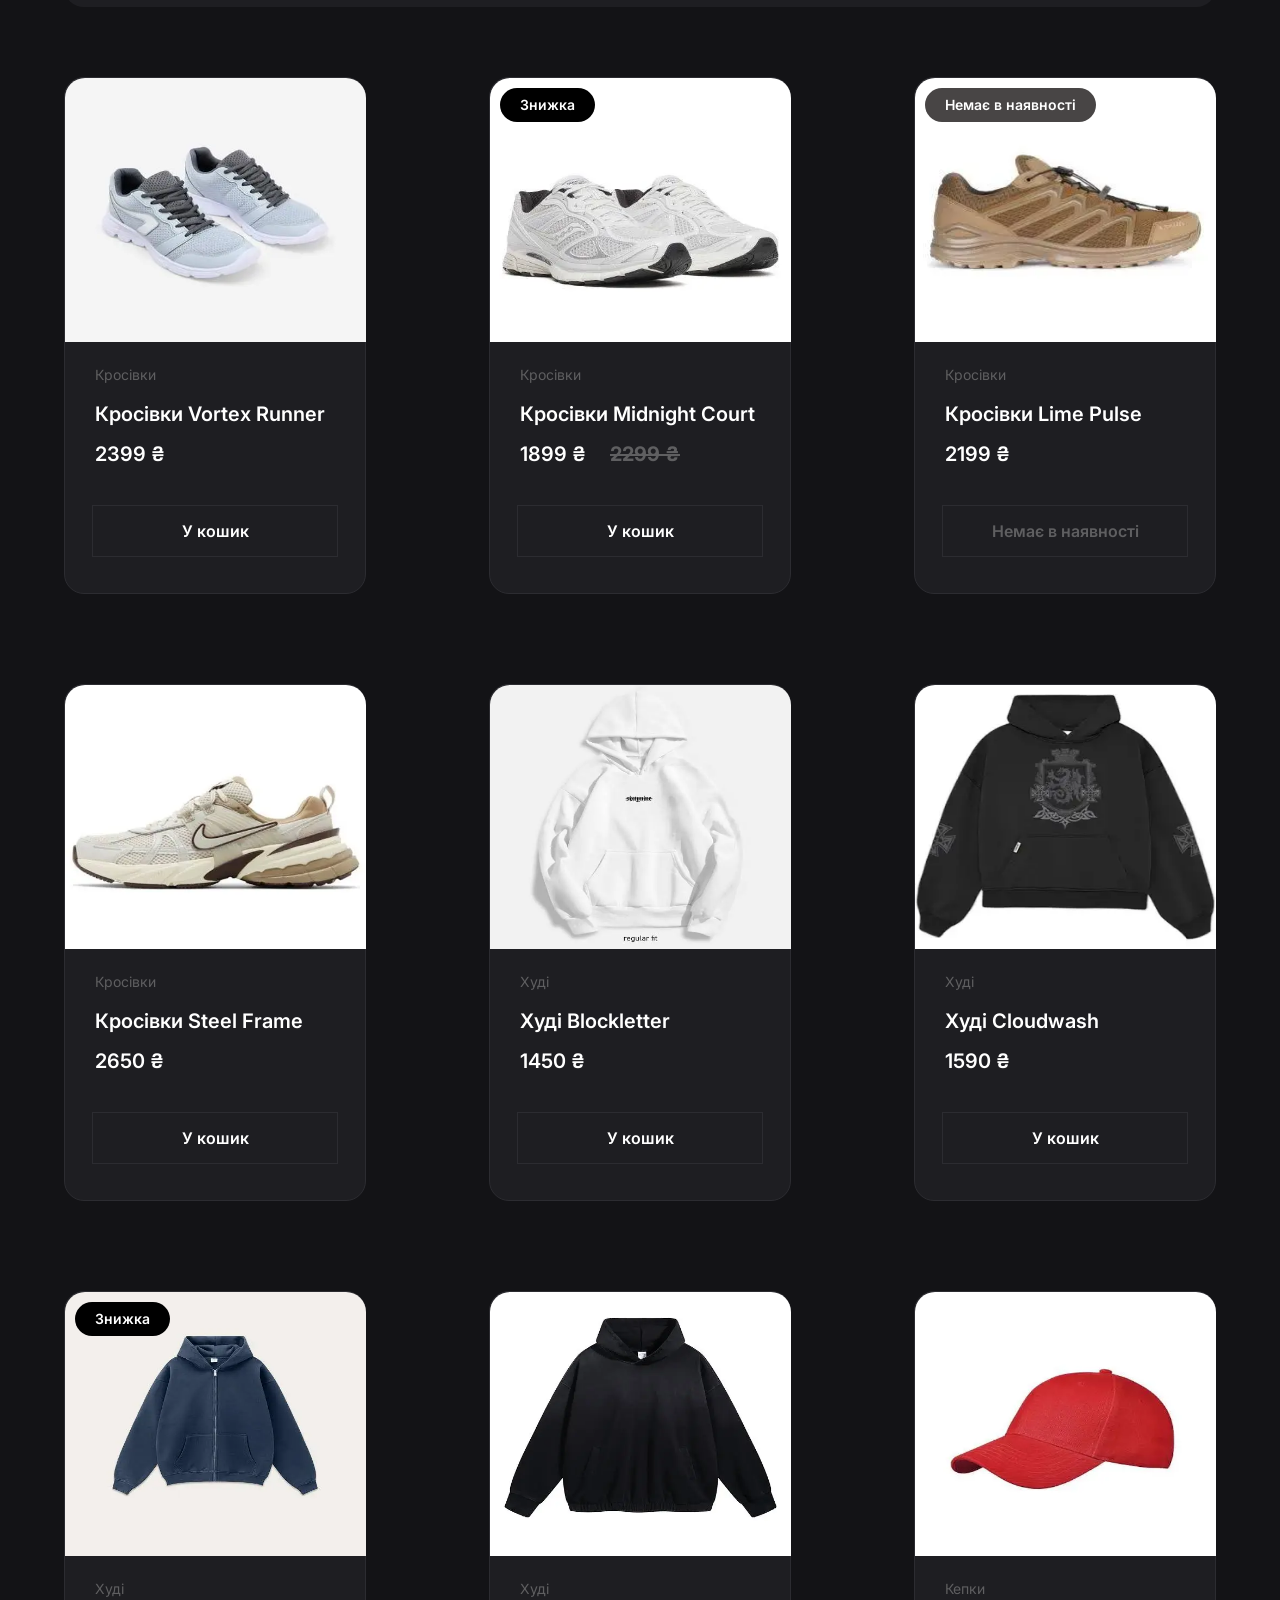
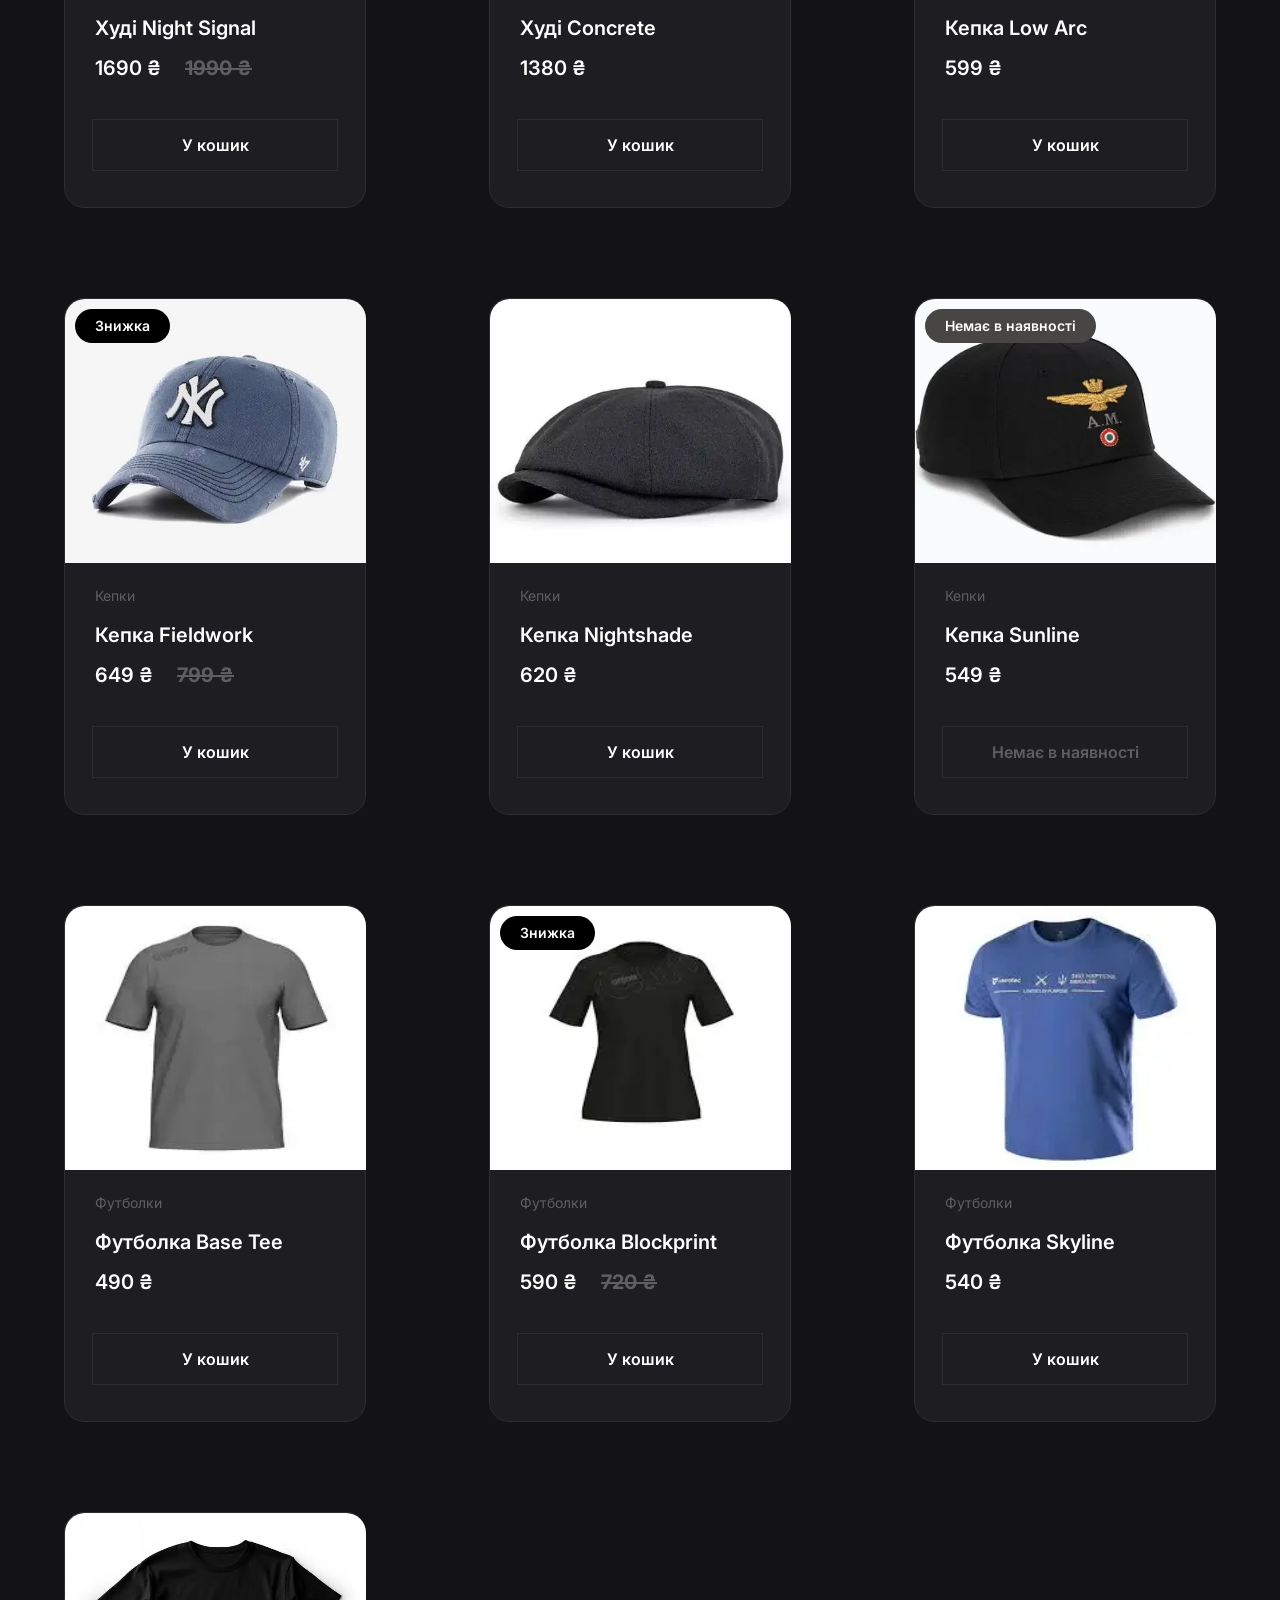
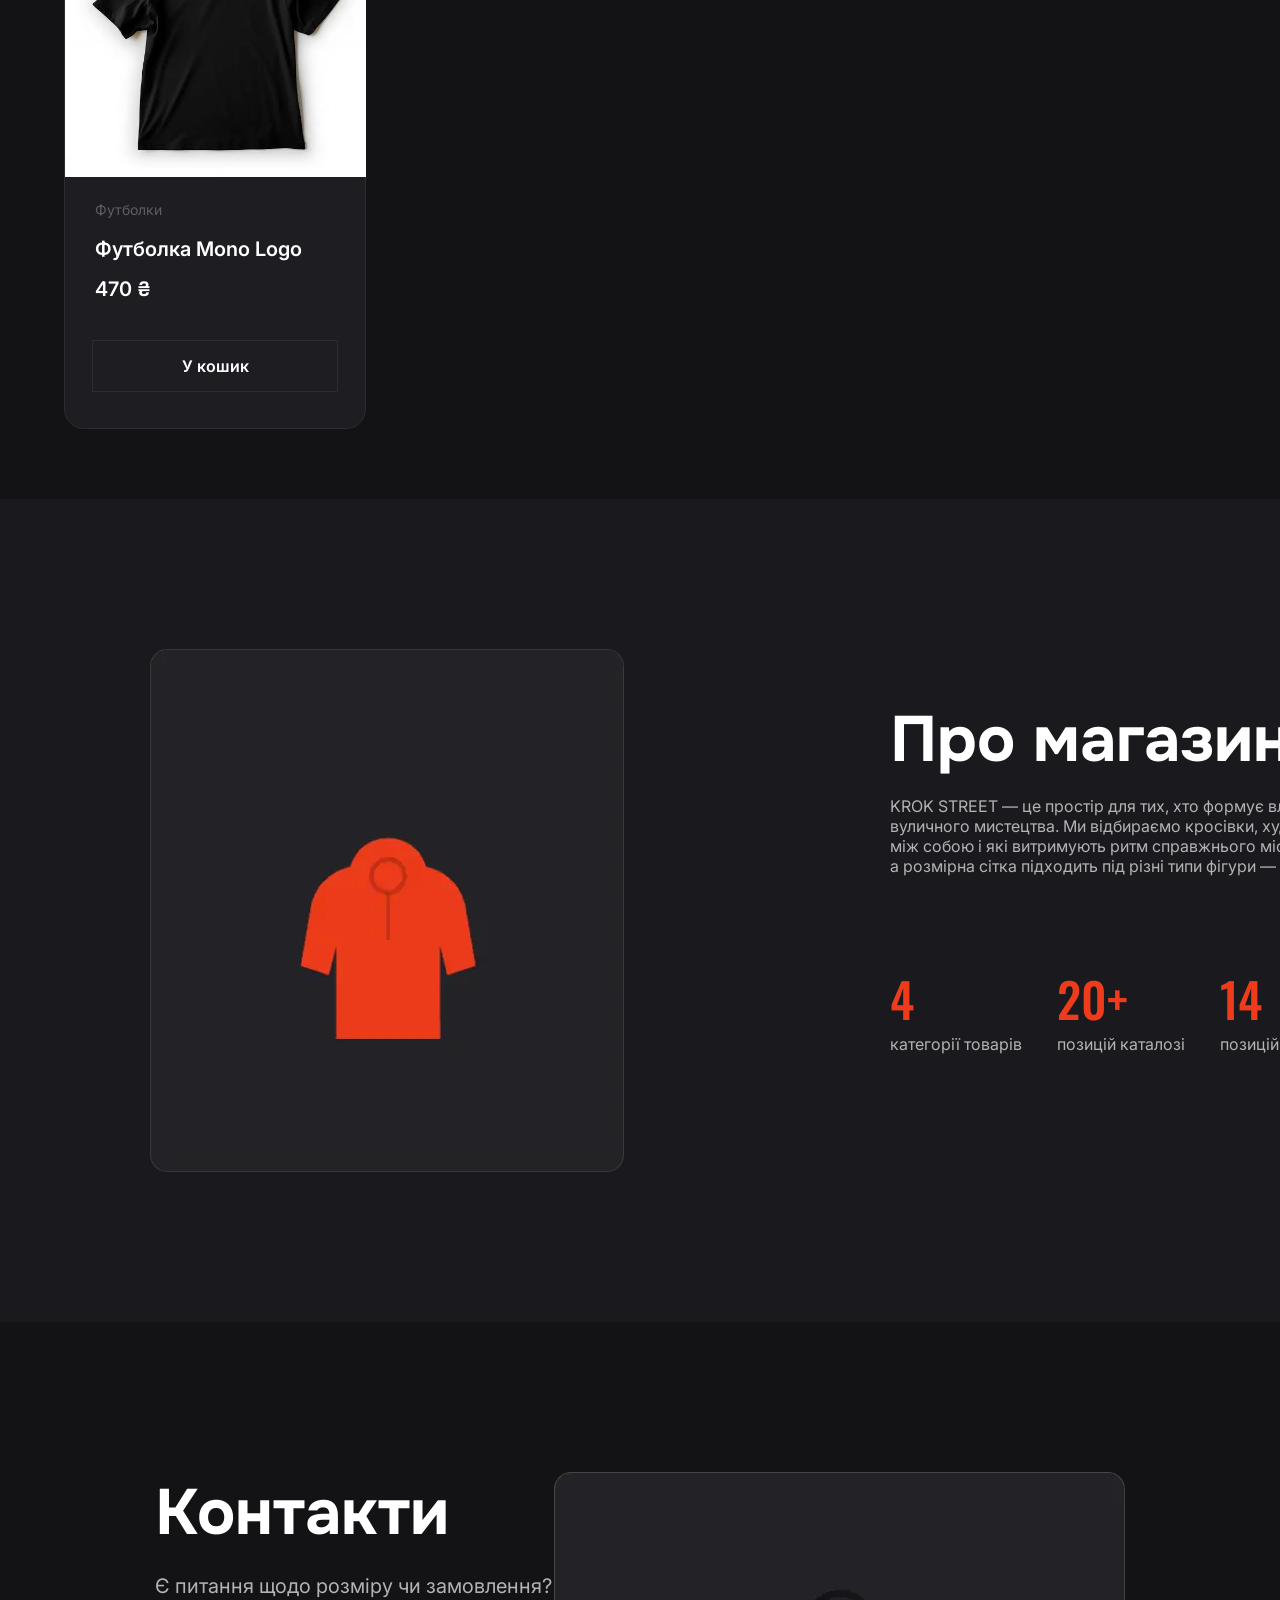
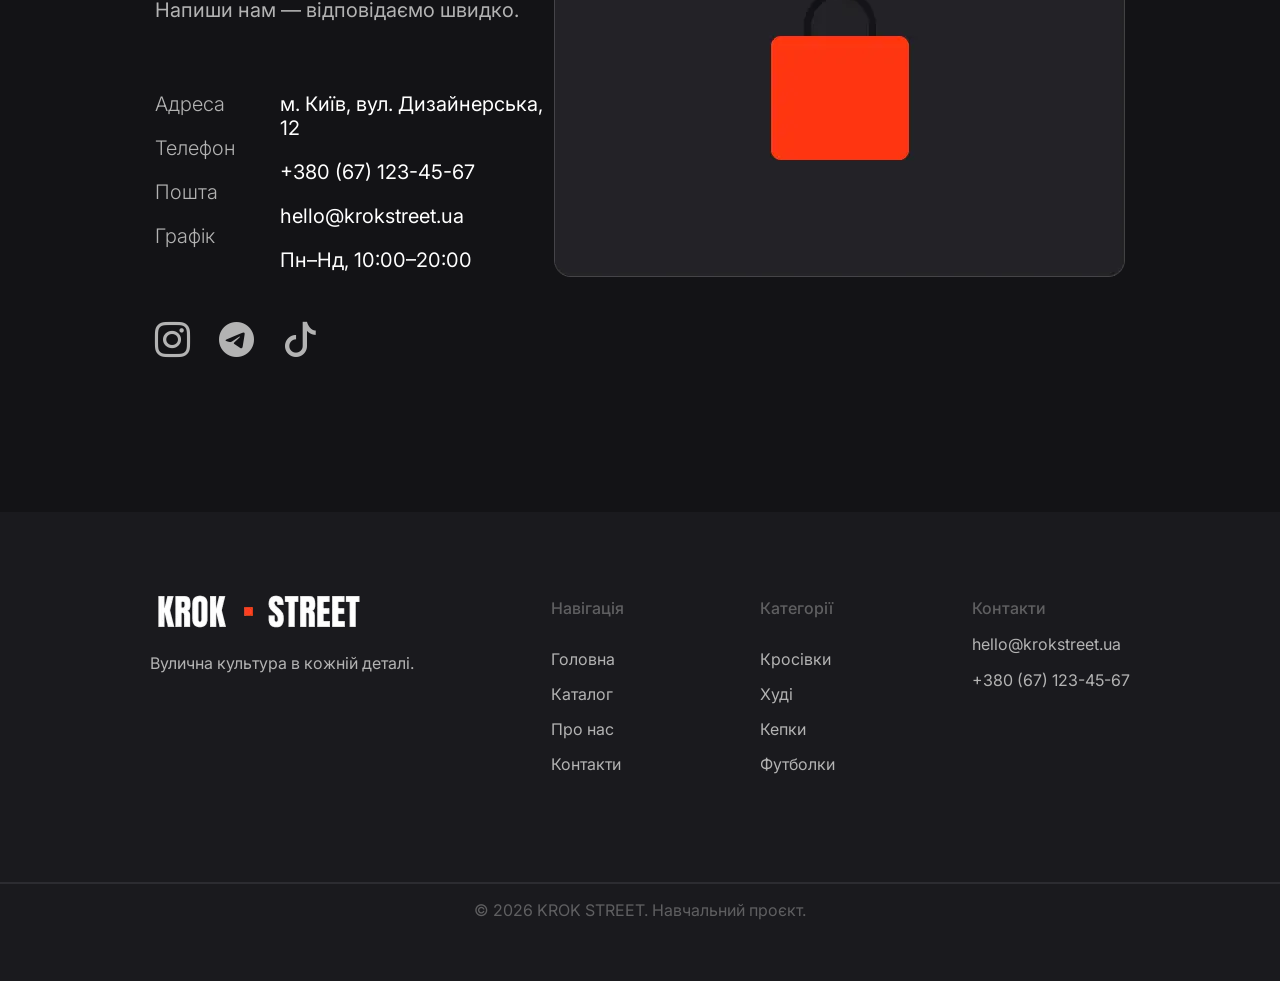
==== commit 5ee5c4d0: "Refactor modal form and update catalog button to link to order page" ====
--- a/index.html
+++ b/index.html
@@ -73,73 +73,33 @@
         <div class="backdrop is-hidden" data-modal>
             <div class="mainmodal" id="mainModal">
                 <div class="mainmodal__top">
-                    <h1>Кошик<span id="cartCount">[0]</span></h1>
+                    <h1>Кошик <span id="cartCount">[0]</span></h1>
                     <button class="mainmodal__closemodal" data-close-modal>⨉</button>
                 </div>
-                <div class="cardModal" id="cartCard">
-                    <img src="./imgs/sneakers-first.webp" alt="">
-                    <div class="cardModal__textbox">
-                        <h2 class="cardModal__title">Кросівки Vortex Runner</h2>
-                        <h3 class="cardModal__subtitle">Кросівки • розмір 40</h3>
-                        <div class="counter">
-                            <button>-</button>
-                            <p id="itemCount">1</p>
-                            <button>+</button>
-                        </div>
-                        <p class="cardModal__delete" id="deleteItem">Видалити</p>
-                    </div>
-                    <p class="cardModal__price">4 798 $</p>
+
+                <div id="cartItemsContainer">
                 </div>
                 <div class="mainmodal__midle" id="emptyCartMessage">
                     <i class="bi bi-cart"></i>
                     <p class="mainmodal__text">Кошик поки порожній</p>
                     <div class="mainmodal__button"><a href="#catalog">Дивитись каталог</a></div>
                 </div>
+
                 <div class="mainmodalBottom">
                     <div class="mainmodalBottom__textbox">
                         <p>Товарів</p>
-                        <p>0</p>
+                        <p id="totalItemsCount">0</p>
                     </div>
                     <div class="mainmodalBottom__price">
                         <p>Разом</p>
-                        <p>0 ₴</p>
-                    </div>
-                    <button class="mainmodalBottom__button" data-open-modal-form>Оформити замовлення</button>
-                </div>
-            </div>
-            <div class="backdrop is-hidden" data-modal-form>
-                <div class="modalForm">
-                    <h1>Оформити замовлення</h1>
-                    <button class="modalForm__closemodal" data-close-modal-form>⨉</button>
-                    <form class="modalForm__form">
-                        <div class="formName">
-                            <p>Name<span>*</span></p>
-                            <input class="formName__input" type="text" placeholder="name">
-                        </div>
-                        <div class="formSurname">
-                            <p>Surname<span>*</span></p>
-                            <input class="formSurname__input" type="text" placeholder="surname">
-                        </div>
-                        <div class="formEmail">
-                            <p>E-mail<span>*</span></p>
-                            <input class="formEmail__input" type="text" placeholder="e-mail">
-                        </div>
-                        <div class="formPhone">
-                            <p>Phone<span>*</span></p>
-                            <input class="formPhone__input" type="text" placeholder="phone">
-                        </div>
-                        <div class="formAddress">
-                            <p>Address<span>*</span></p>
-                            <input class="formAddress__input" type="text" placeholder="address">
-                        </div>
-                        <div class="formCookies">
-                            <input class="formCookies__checkbox" type="checkbox"></input>
-                            <p>Я погоджуюся з умовами використання <a href="">файлів cookie</a></p>
-                        </div>
-                        <button class="modalForm__button">Оформити замовлення</button>
-                    </form>
-                </div>
-            </div>
+                        <p id="totalCartPrice">0 ₴</p>
+                    </div>
+                    <button class="mainmodalBottom__button">Оформити замовлення</button>
+                </div>
+            </div>
+        </div>
+        <div class="backdrop is-hidden" data-modal-form>
+        </div>
         </div>
     </header>
     <main class="main">
@@ -150,7 +110,7 @@
                 <h3>Кросівки, худі, кепки й аксесуари, які носить твоя стрічка. Обирай образ і додавай у кошик за пару
                     кліків.</h3>
                 <div class="front-btn-div">
-                    <button class="catalog-btn">Дивитись каталог</button>
+                    <a class="catalog-btn" href="./order.html">Дивитись каталог</a>
                     <button class="about-btn">Про магазин</button>
                 </div>
             </div>
--- a/css/main.css
+++ b/css/main.css
@@ -150,6 +150,7 @@
   gap: 20px;
 }
 .main .front-sect .front-main-div .front-btn-div .catalog-btn {
+  text-decoration: none;
   width: 252px;
   height: 69px;
   background-color: #FF3D1A;
@@ -398,7 +399,7 @@
   align-items: flex-start;
 }
 .info__textbox {
-  max-width: 700px;
+  width: 700px;
   display: flex;
   flex-direction: column;
   gap: 15px;
@@ -615,7 +616,7 @@
   font-size: 18px;
 }
 .mainmodal .mainmodalBottom {
-  display: none;
+  display: flex;
   flex-direction: column;
   justify-content: center;
   width: 100%;
@@ -641,6 +642,7 @@
   font-weight: 600;
 }
 .mainmodal .mainmodalBottom__button {
+  display: flex;
   width: 100%;
   height: 69px;
   background-color: #FF3D1A;
@@ -739,15 +741,7 @@
 }
 
 .modalForm {
-  position: absolute;
-  min-width: 631px;
-  height: 890px;
-  padding: 45px;
-  top: 50%;
-  left: 50%;
   background-color: #28282b;
-  transform: translate(-50%, -50%);
-  z-index: 4;
   display: flex;
   flex-direction: column;
   align-items: center;
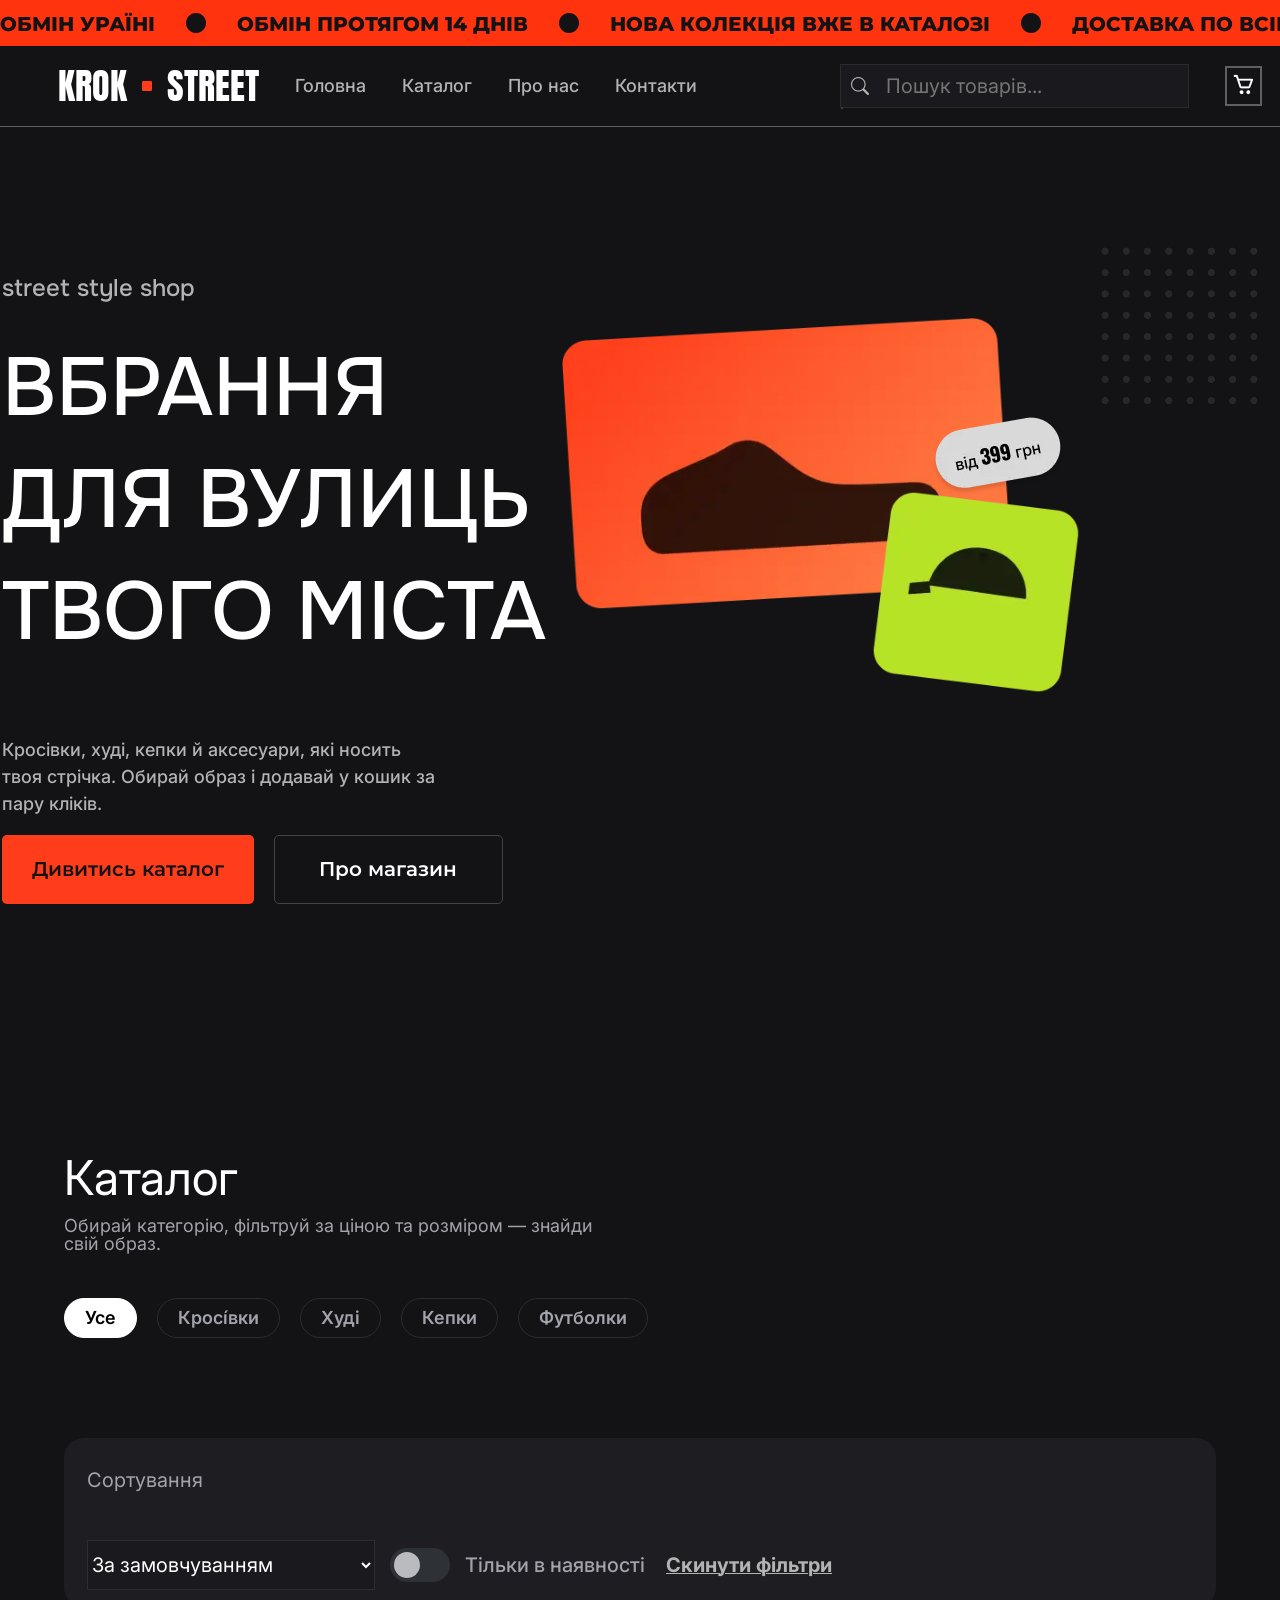
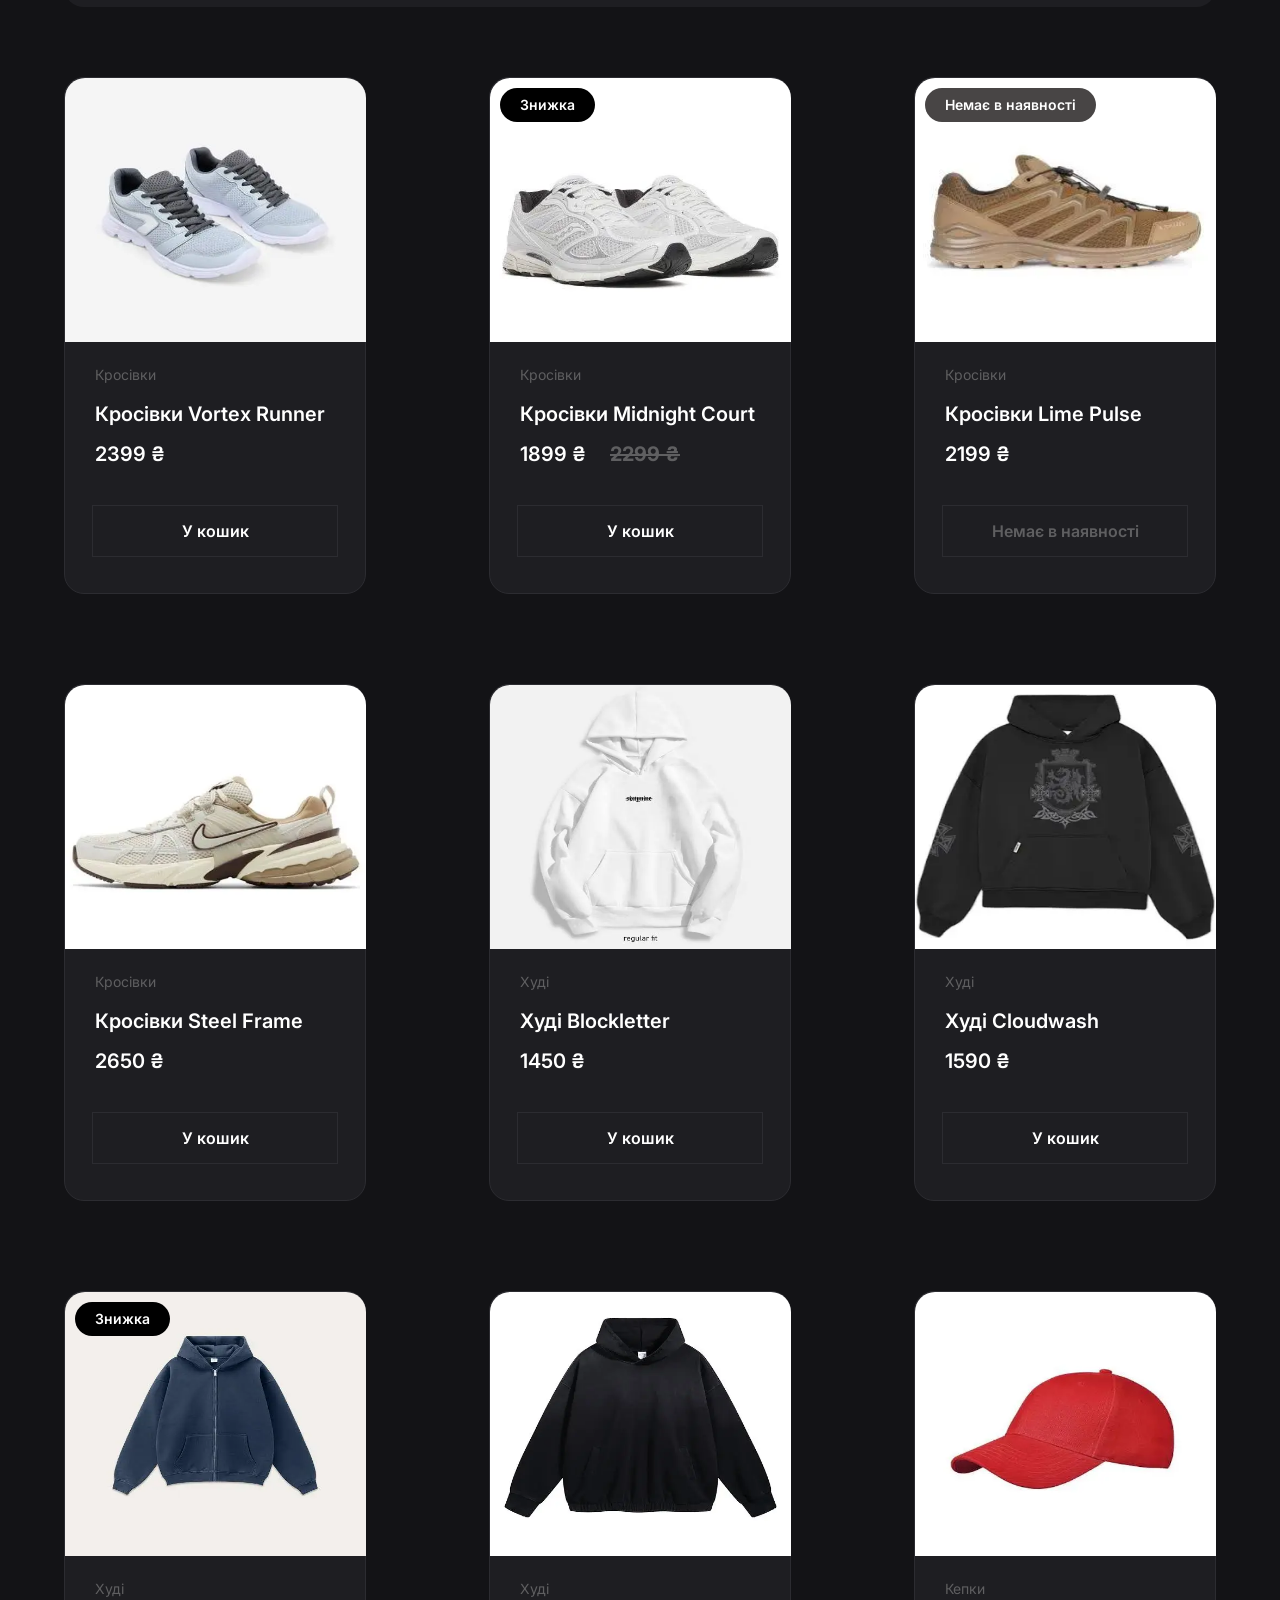
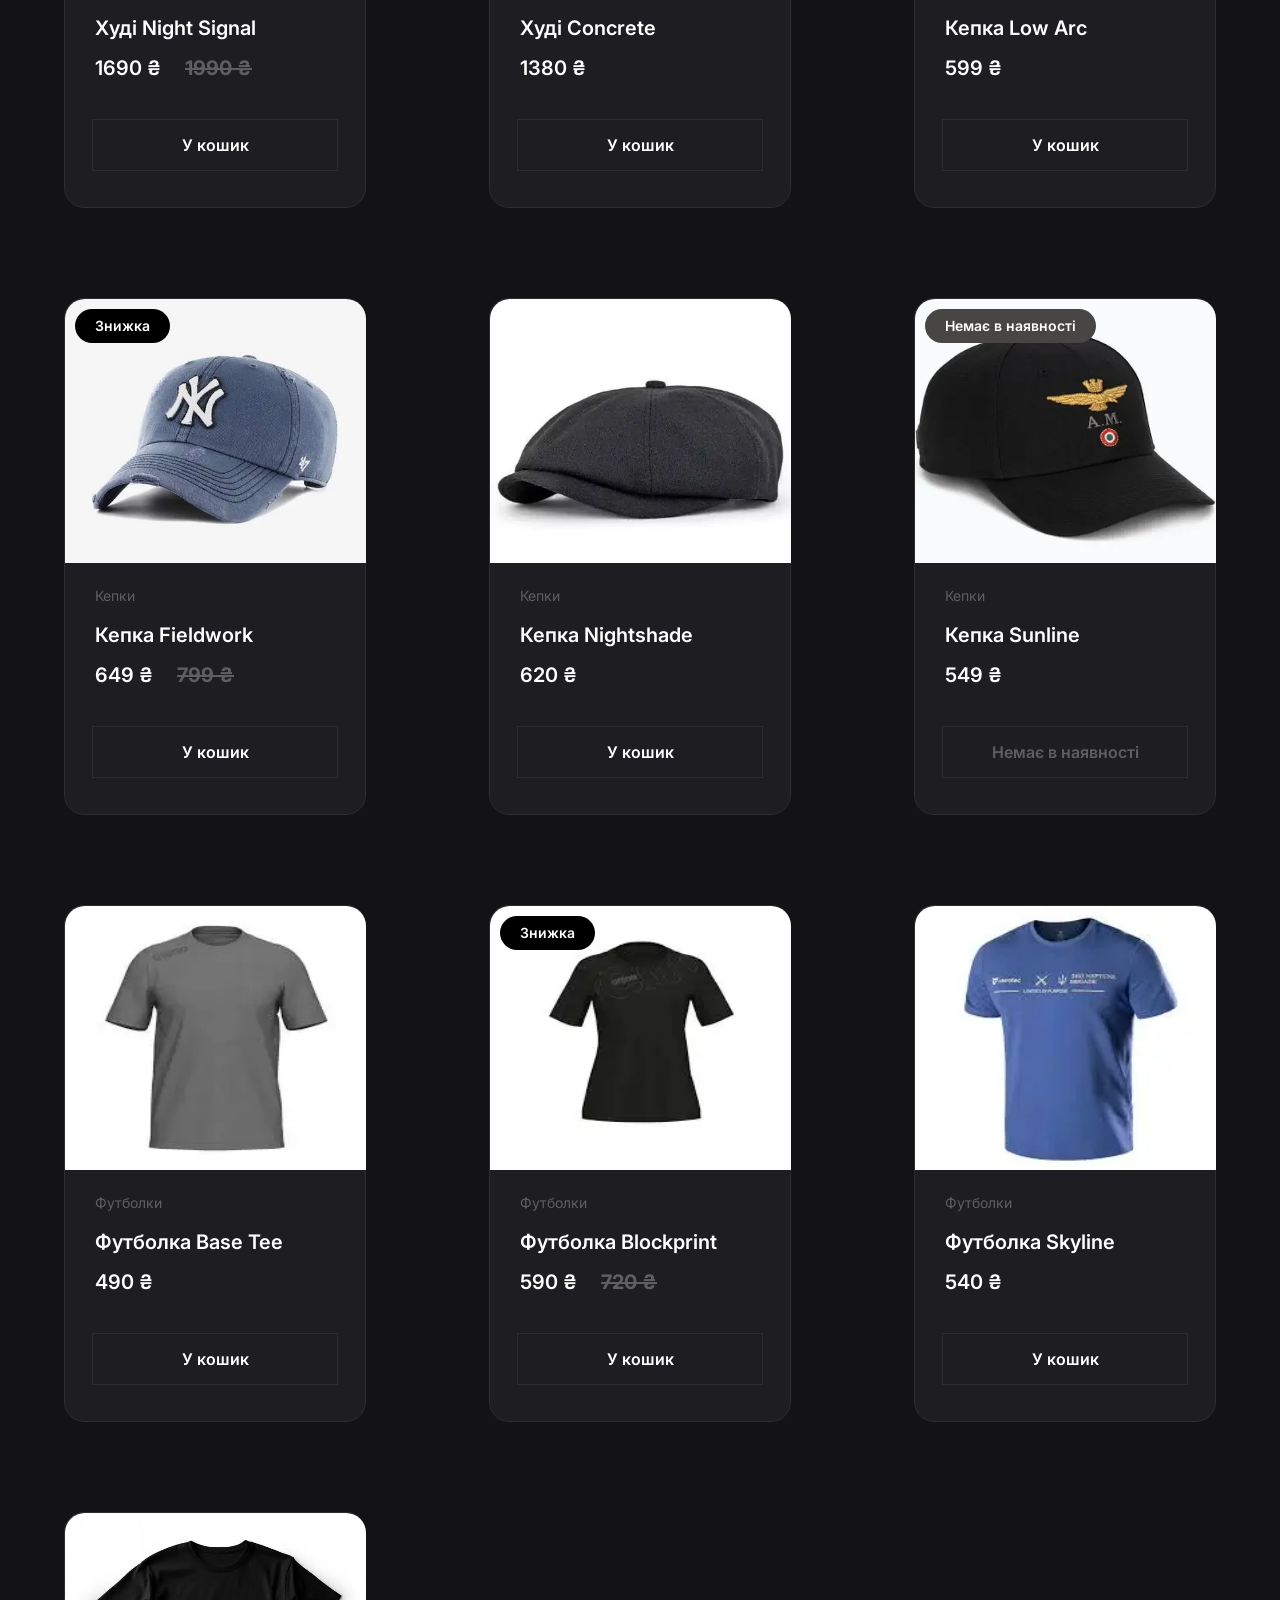
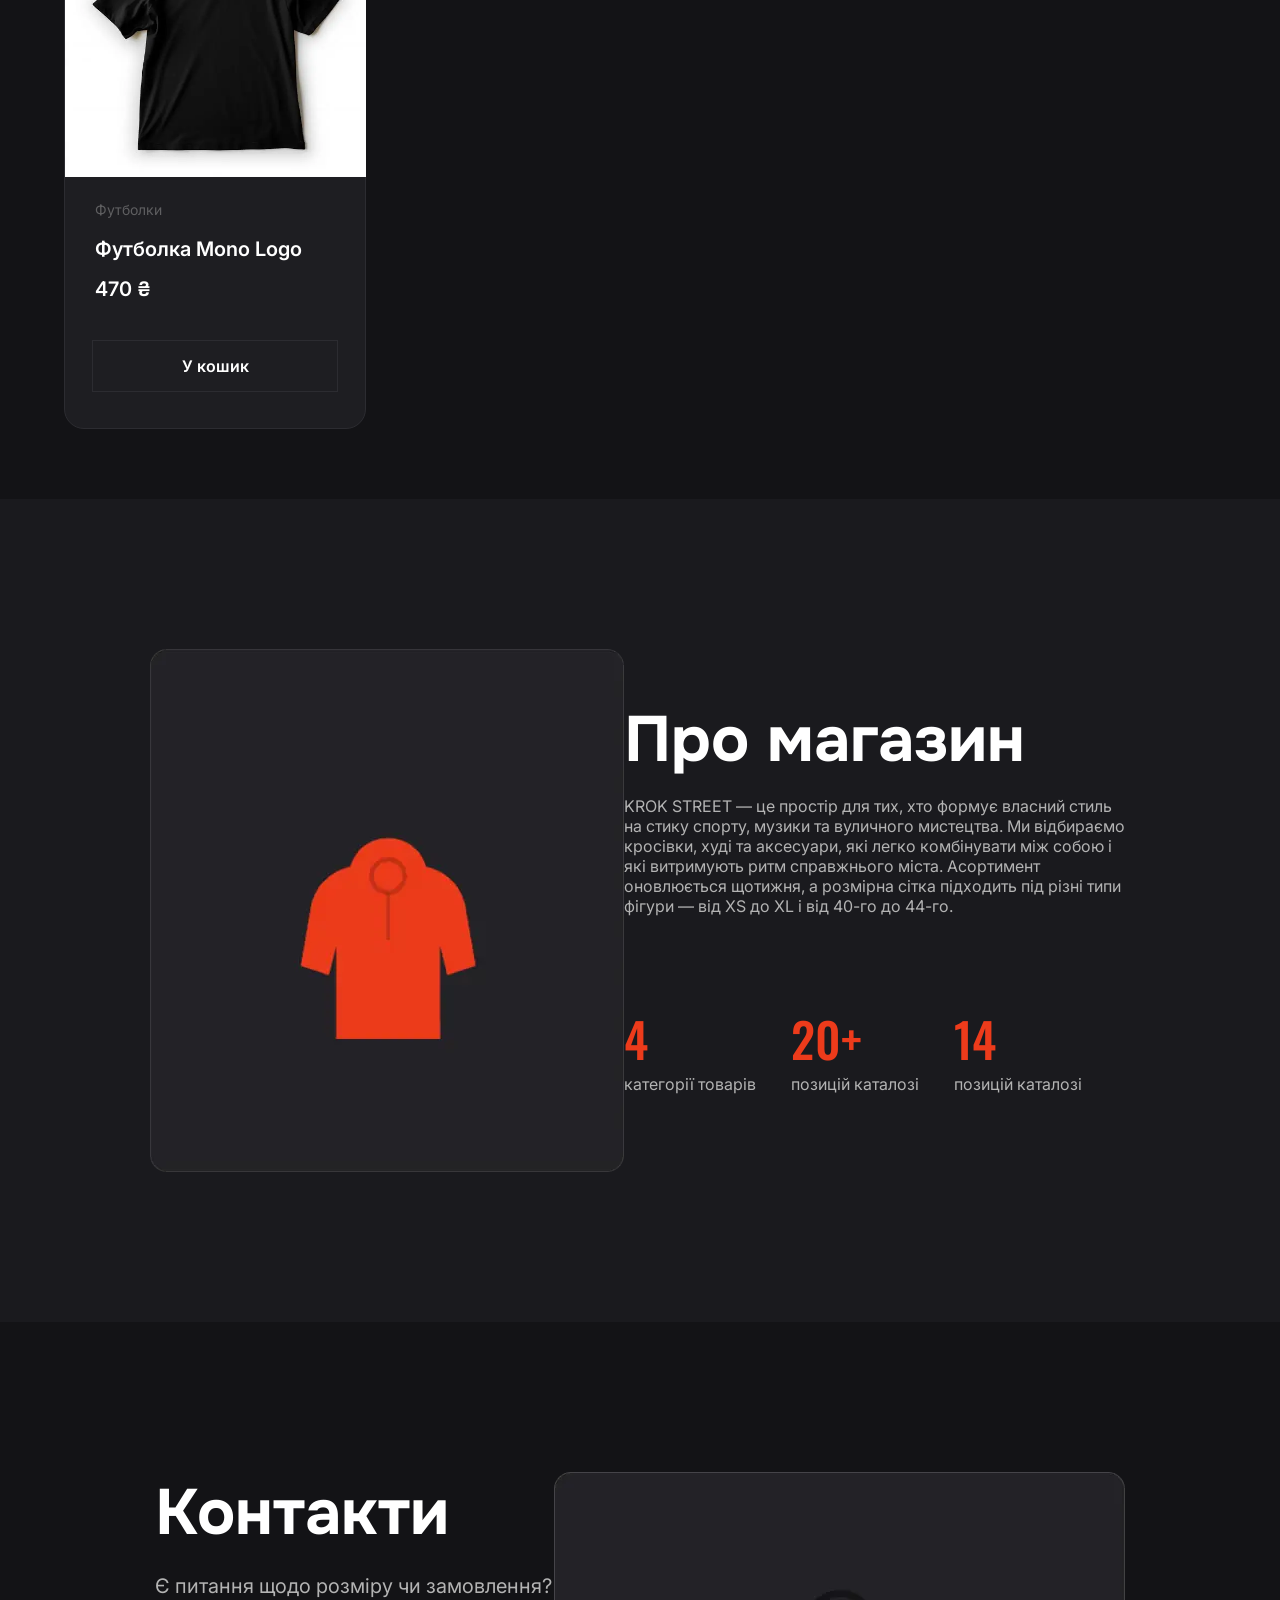
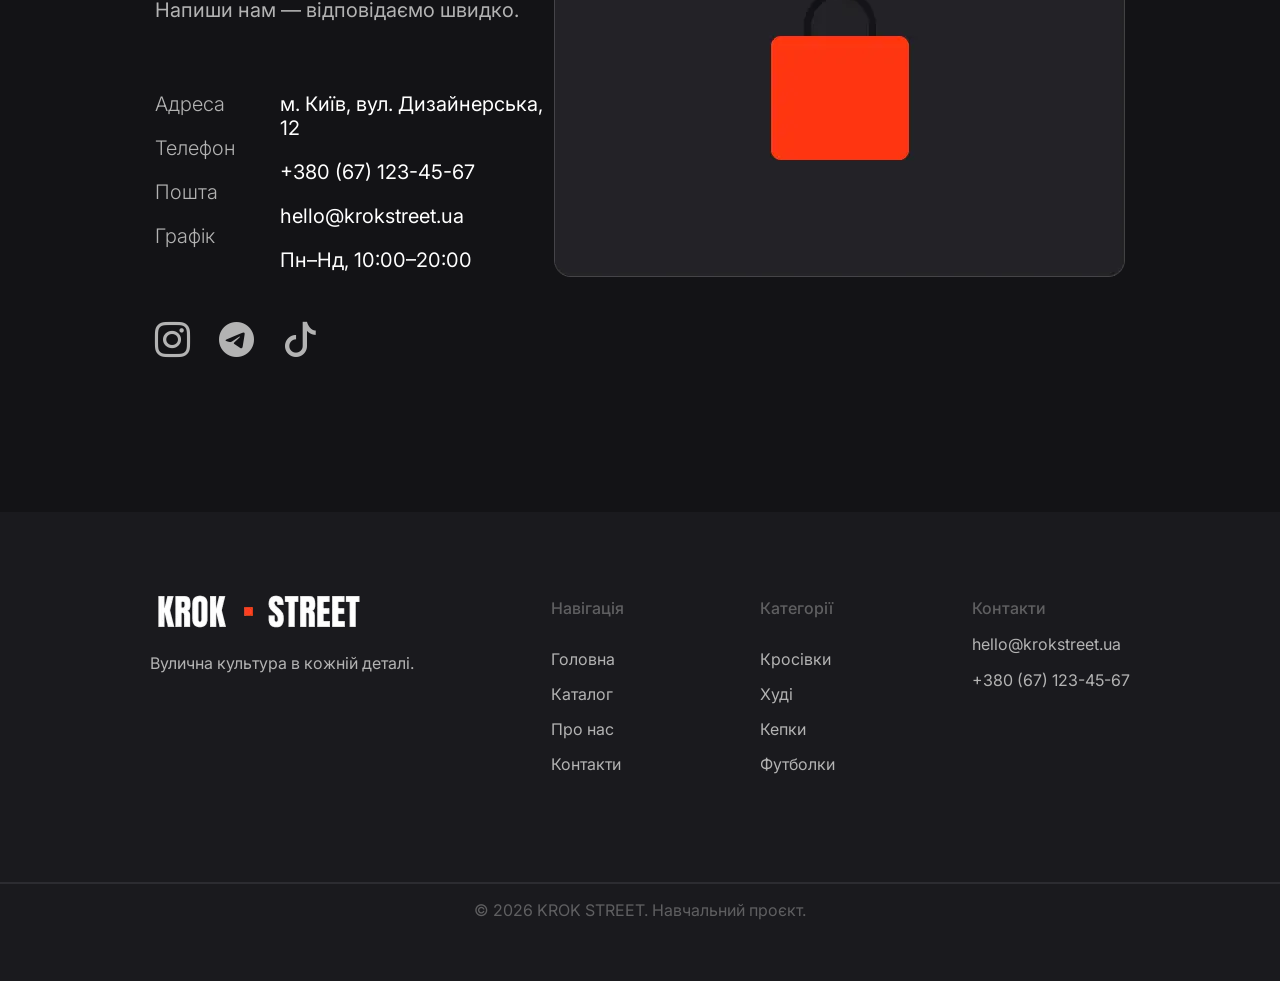
==== commit 2e2131f2: "bruuuuuuuuuhuhhhhhhh sche pahaty" ====
--- a/index.html
+++ b/index.html
@@ -79,7 +79,7 @@
 
                 <div id="cartItemsContainer">
                 </div>
-                <div class="mainmodal__midle" id="emptyCartMessage">
+                <div class="mainmodal__middle" id="emptyCartMessage">
                     <i class="bi bi-cart"></i>
                     <p class="mainmodal__text">Кошик поки порожній</p>
                     <div class="mainmodal__button"><a href="#catalog">Дивитись каталог</a></div>
@@ -94,7 +94,7 @@
                         <p>Разом</p>
                         <p id="totalCartPrice">0 ₴</p>
                     </div>
-                    <button class="mainmodalBottom__button">Оформити замовлення</button>
+                    <button class="mainmodalBottom__button"><a href="./order.html">Оформити замовлення</a></button>
                 </div>
             </div>
         </div>
@@ -110,7 +110,7 @@
                 <h3>Кросівки, худі, кепки й аксесуари, які носить твоя стрічка. Обирай образ і додавай у кошик за пару
                     кліків.</h3>
                 <div class="front-btn-div">
-                    <a class="catalog-btn" href="./order.html">Дивитись каталог</a>
+                    <a class="catalog-btn">Дивитись каталог</a>
                     <button class="about-btn">Про магазин</button>
                 </div>
             </div>
--- a/css/main.css
+++ b/css/main.css
@@ -150,6 +150,9 @@
   gap: 20px;
 }
 .main .front-sect .front-main-div .front-btn-div .catalog-btn {
+  display: flex;
+  align-items: center;
+  justify-content: center;
   text-decoration: none;
   width: 252px;
   height: 69px;
@@ -392,7 +395,6 @@
   background-color: #1A1A1E;
 }
 .info__container {
-  width: 1440px;
   display: flex;
   flex-direction: row;
   justify-content: space-between;
@@ -600,28 +602,33 @@
   border-radius: 50%;
   cursor: pointer;
 }
-.mainmodal__midle {
+.mainmodal__middle {
+  display: flex;
+  flex-direction: column;
+  align-items: center;
+  justify-content: center;
+  min-height: 400px;
+  text-align: center;
   margin: 300px 55px;
   font-family: "Inter", sans-serif;
-  display: flex;
-  flex-direction: column;
-  align-items: center;
-  justify-content: center;
   color: #5E5E5E;
 }
-.mainmodal__midle i {
+.mainmodal__middle i {
   font-size: 54px;
-}
-.mainmodal__midle p {
+  display: block;
+}
+.mainmodal__middle p {
   font-size: 18px;
+  margin-bottom: 20px;
 }
 .mainmodal .mainmodalBottom {
   display: flex;
   flex-direction: column;
   justify-content: center;
-  width: 100%;
+  width: 390px;
   padding: 0px 20px;
-  margin-top: 120%;
+  position: absolute;
+  top: 78%;
 }
 .mainmodal .mainmodalBottom__textbox {
   display: flex;
@@ -642,7 +649,6 @@
   font-weight: 600;
 }
 .mainmodal .mainmodalBottom__button {
-  display: flex;
   width: 100%;
   height: 69px;
   background-color: #FF3D1A;
@@ -659,6 +665,10 @@
   border-radius: 5px;
   cursor: pointer;
 }
+.mainmodal .mainmodalBottom__button a {
+  color: #131316;
+  text-decoration: none;
+}
 .mainmodal__button {
   width: 252px;
   height: 69px;
@@ -681,49 +691,56 @@
   color: #131316;
 }
 
-.cardModal {
-  display: none;
+.cart-item {
+  display: flex;
   flex-direction: row;
   align-items: center;
-  width: 359px;
-  gap: 25px;
+  width: 390px;
+  gap: 45px;
   padding-block: 16px;
   border-bottom: solid 1px #434343;
 }
-.cardModal__title {
+.cart-item-img {
+  width: 55px;
+  height: 55px;
+  border-radius: 10px;
+  -o-object-fit: cover;
+     object-fit: cover;
+}
+.cart-item-title {
   font-family: "Inter", sans-serif;
   font-size: 16px;
   margin: 0px;
 }
-.cardModal__subtitle {
+.cart-item-desc {
   font-family: "Inter", sans-serif;
   font-size: 16px;
   font-weight: 400;
   color: #7A7A7A;
   margin-top: 5px;
 }
-.cardModal__delete {
+.cart-item-price {
+  font-family: "Inter", sans-serif;
+}
+.cart-item-remove-btn {
   font-family: "Inter", sans-serif;
   font-size: 14px;
   font-weight: 400;
   text-decoration: underline;
   color: #7A7A7A;
   cursor: pointer;
-}
-.cardModal__price {
-  font-family: "Inter", sans-serif;
-}
-.cardModal img {
-  width: 55px;
-  height: 55px;
-  border-radius: 10px;
+  background: none;
+  border: none;
+  padding: 0;
 }
 
 .counter {
   display: flex;
   flex-direction: row;
-  height: 17px;
-  width: 50px;
+  align-items: center;
+  justify-content: center;
+  height: 30px;
+  width: 70px;
   gap: 5px;
   border: solid 1px #353535;
   border-radius: 5px;
@@ -732,12 +749,15 @@
 .counter button {
   background-color: #28282B;
   color: #fff;
-  border: #28282B;
-  cursor: pointer;
-}
-.counter p {
+  border: none;
+  cursor: pointer;
+  border-radius: 3px;
+}
+.counter .qty-value {
   font-family: "Inter", sans-serif;
   margin: 0px;
+  font-size: 14px;
+  color: #fff;
 }
 
 .modalForm {
@@ -745,12 +765,18 @@
   display: flex;
   flex-direction: column;
   align-items: center;
+  padding-top: 50px;
+  padding-bottom: 50px;
 }
 .modalForm h1 {
   font-family: "Onest", sans-serif;
   font-size: 36px;
 }
 .modalForm__closemodal {
+  text-decoration: none;
+  display: flex;
+  align-items: center;
+  justify-content: center;
   width: 35px;
   height: 35px;
   color: #fff;
@@ -760,7 +786,8 @@
   border-radius: 50%;
   cursor: pointer;
   position: absolute;
-  left: 660px;
+  left: 1460px;
+  top: 10px;
 }
 .modalForm__form {
   display: flex;
@@ -769,6 +796,10 @@
   gap: 36px;
 }
 .modalForm__button {
+  text-decoration: none;
+  display: flex;
+  justify-content: center;
+  align-items: center;
   width: 603px;
   height: 69px;
   background-color: #FF3D1A;
@@ -782,6 +813,10 @@
   border-style: none;
   border-radius: 5px;
   cursor: pointer;
+}
+.modalForm__button:disabled {
+  background-color: #686869;
+  cursor: not-allowed;
 }
 
 .formName {
@@ -808,6 +843,7 @@
   padding: 13px;
   font-family: "Inter", sans-serif;
   font-size: 16px;
+  outline-style: none;
 }
 
 .formSurname {
@@ -919,6 +955,34 @@
 .formCookies a {
   color: #fff;
   font-weight: 600;
+}
+
+.modalForm__form input[type=text] {
+  width: 100%;
+  padding: 10px 12px;
+  border: 1px solid #434343;
+  border-radius: 4px;
+  outline: none;
+  font-size: 16px;
+  transition: border-color 0.2s ease;
+  background: transparent;
+}
+
+.modalForm__form input[type=text]:focus {
+  border-color: #434343;
+}
+
+.modalForm__form input.error {
+  border-color: #ff4d4d !important;
+}
+
+.modalForm__form input[type=text]:-webkit-autofill,
+.modalForm__form input[type=text]:-webkit-autofill:hover,
+.modalForm__form input[type=text]:-webkit-autofill:focus {
+  -webkit-box-shadow: 0 0 0 1000px #222222 inset !important;
+  -webkit-text-fill-color: #ffffff !important;
+  -webkit-transition: background-color 5000s ease-in-out 0s;
+  transition: background-color 5000s ease-in-out 0s;
 }
 
 .products-container {
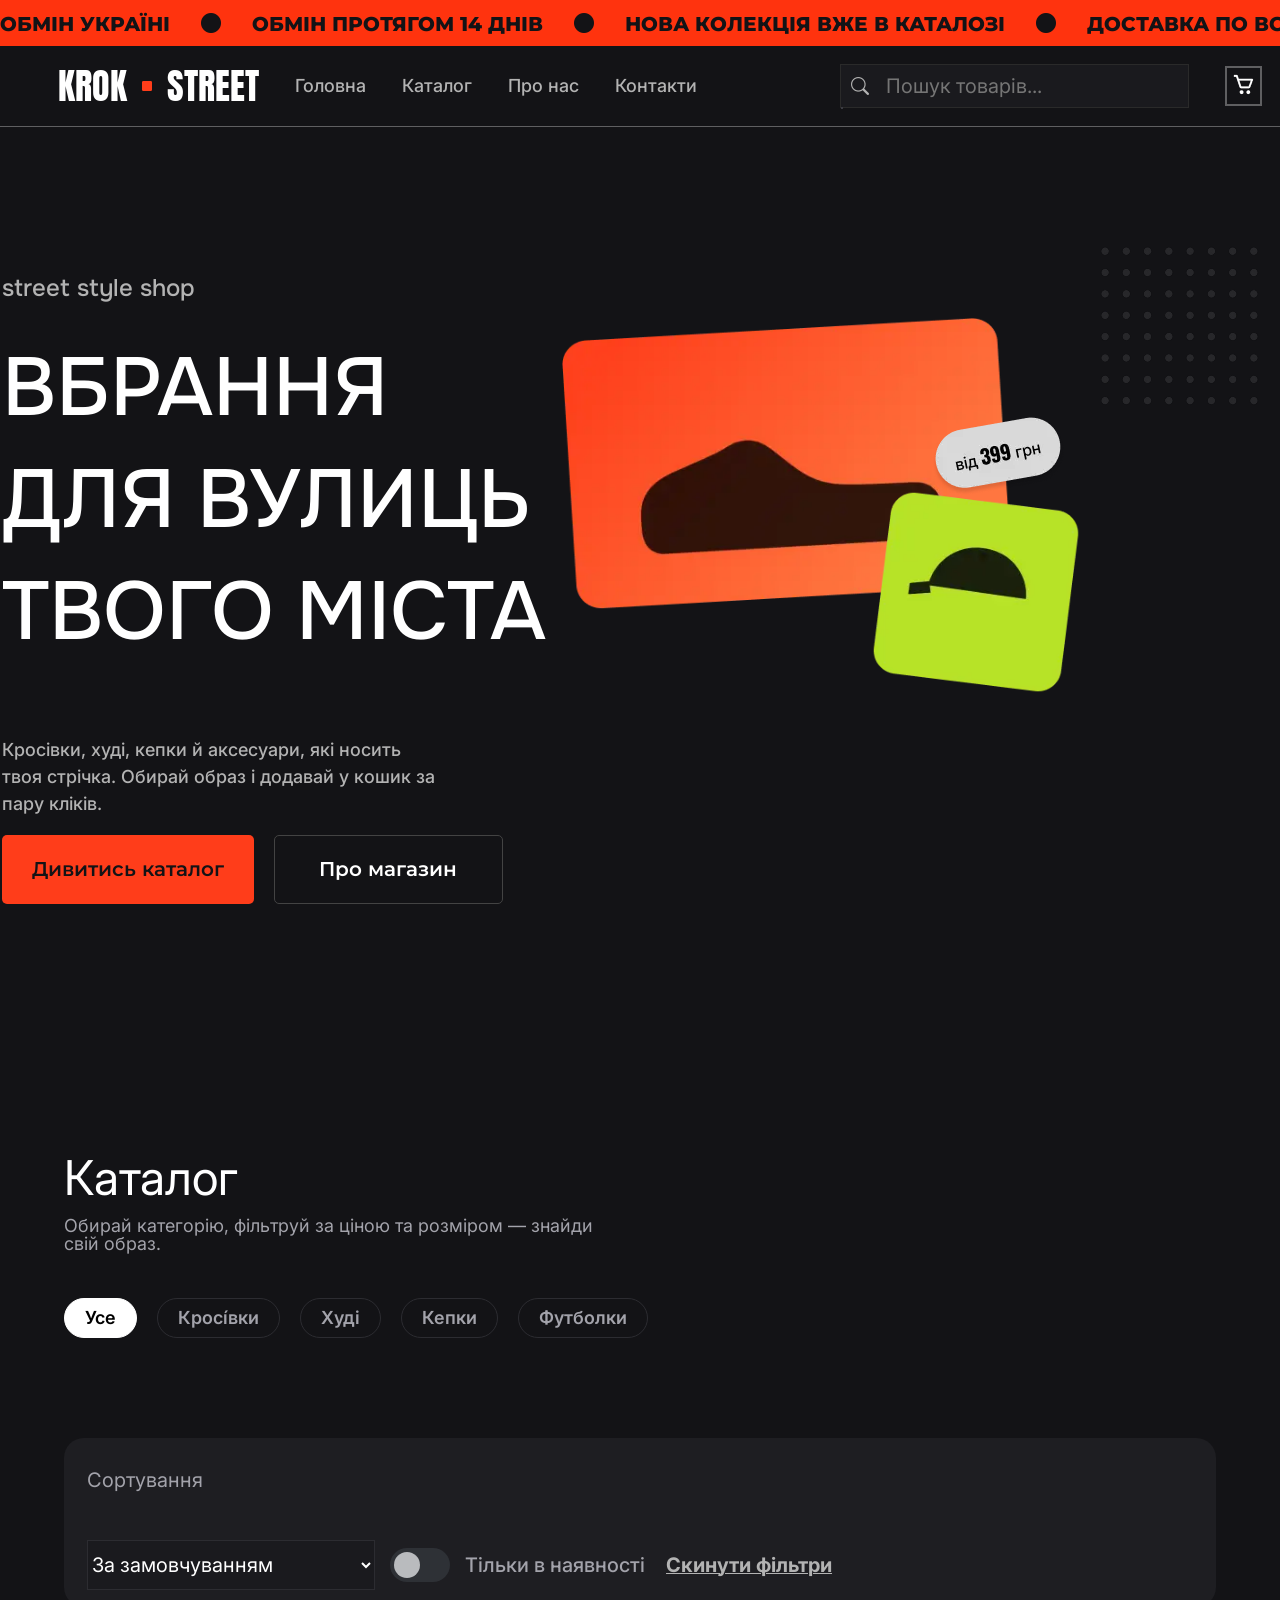
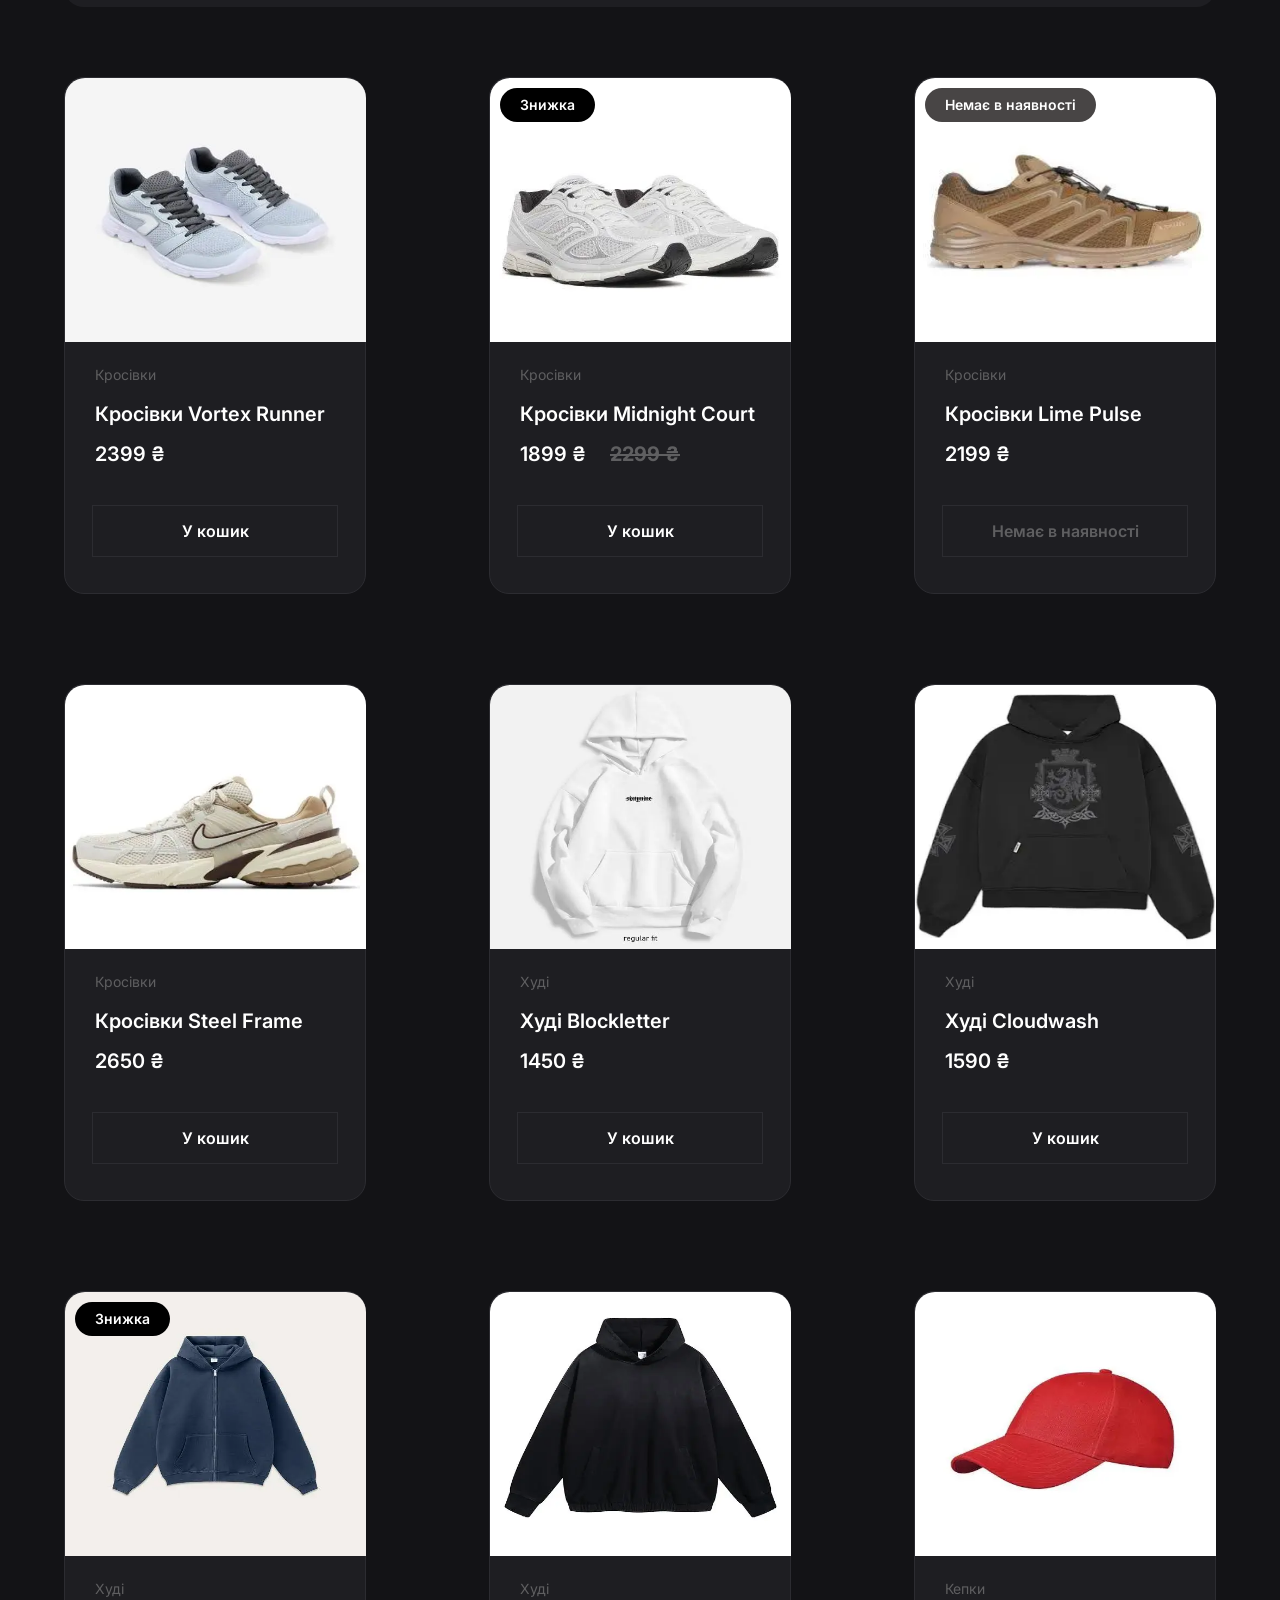
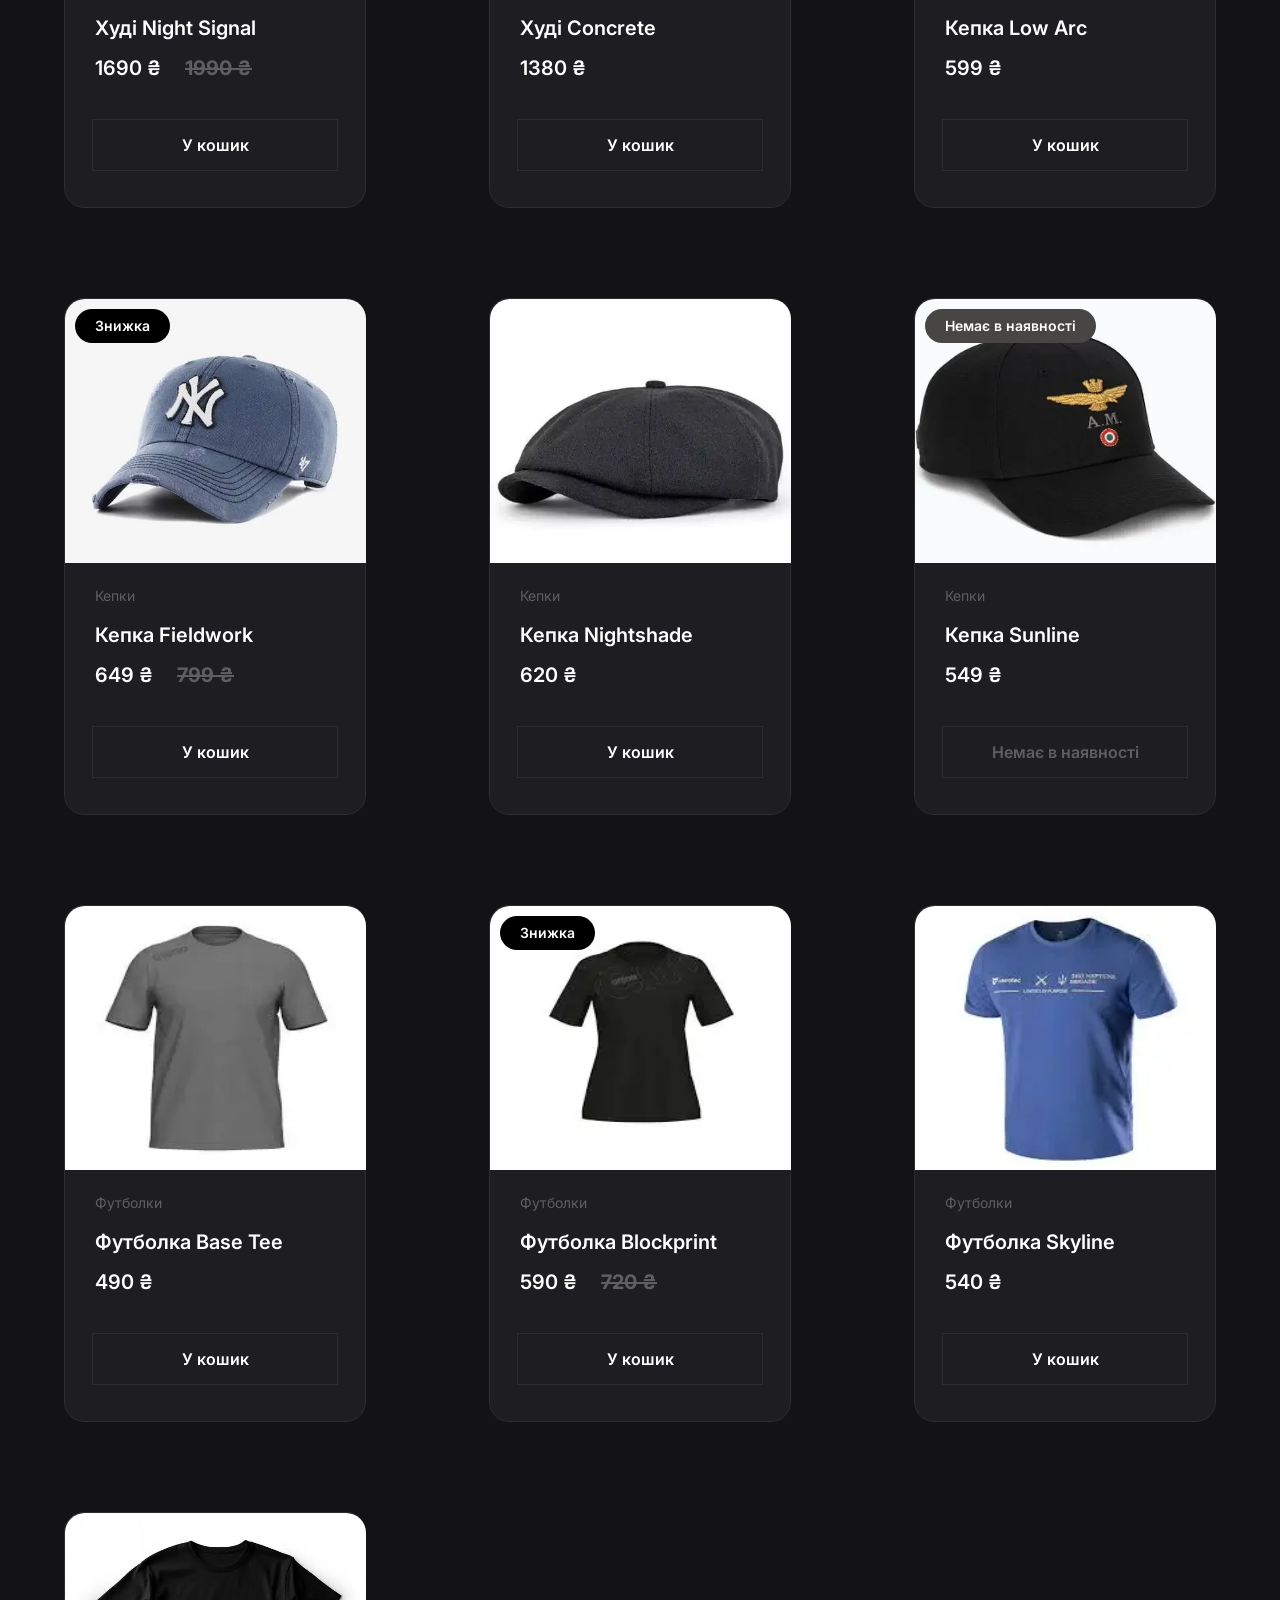
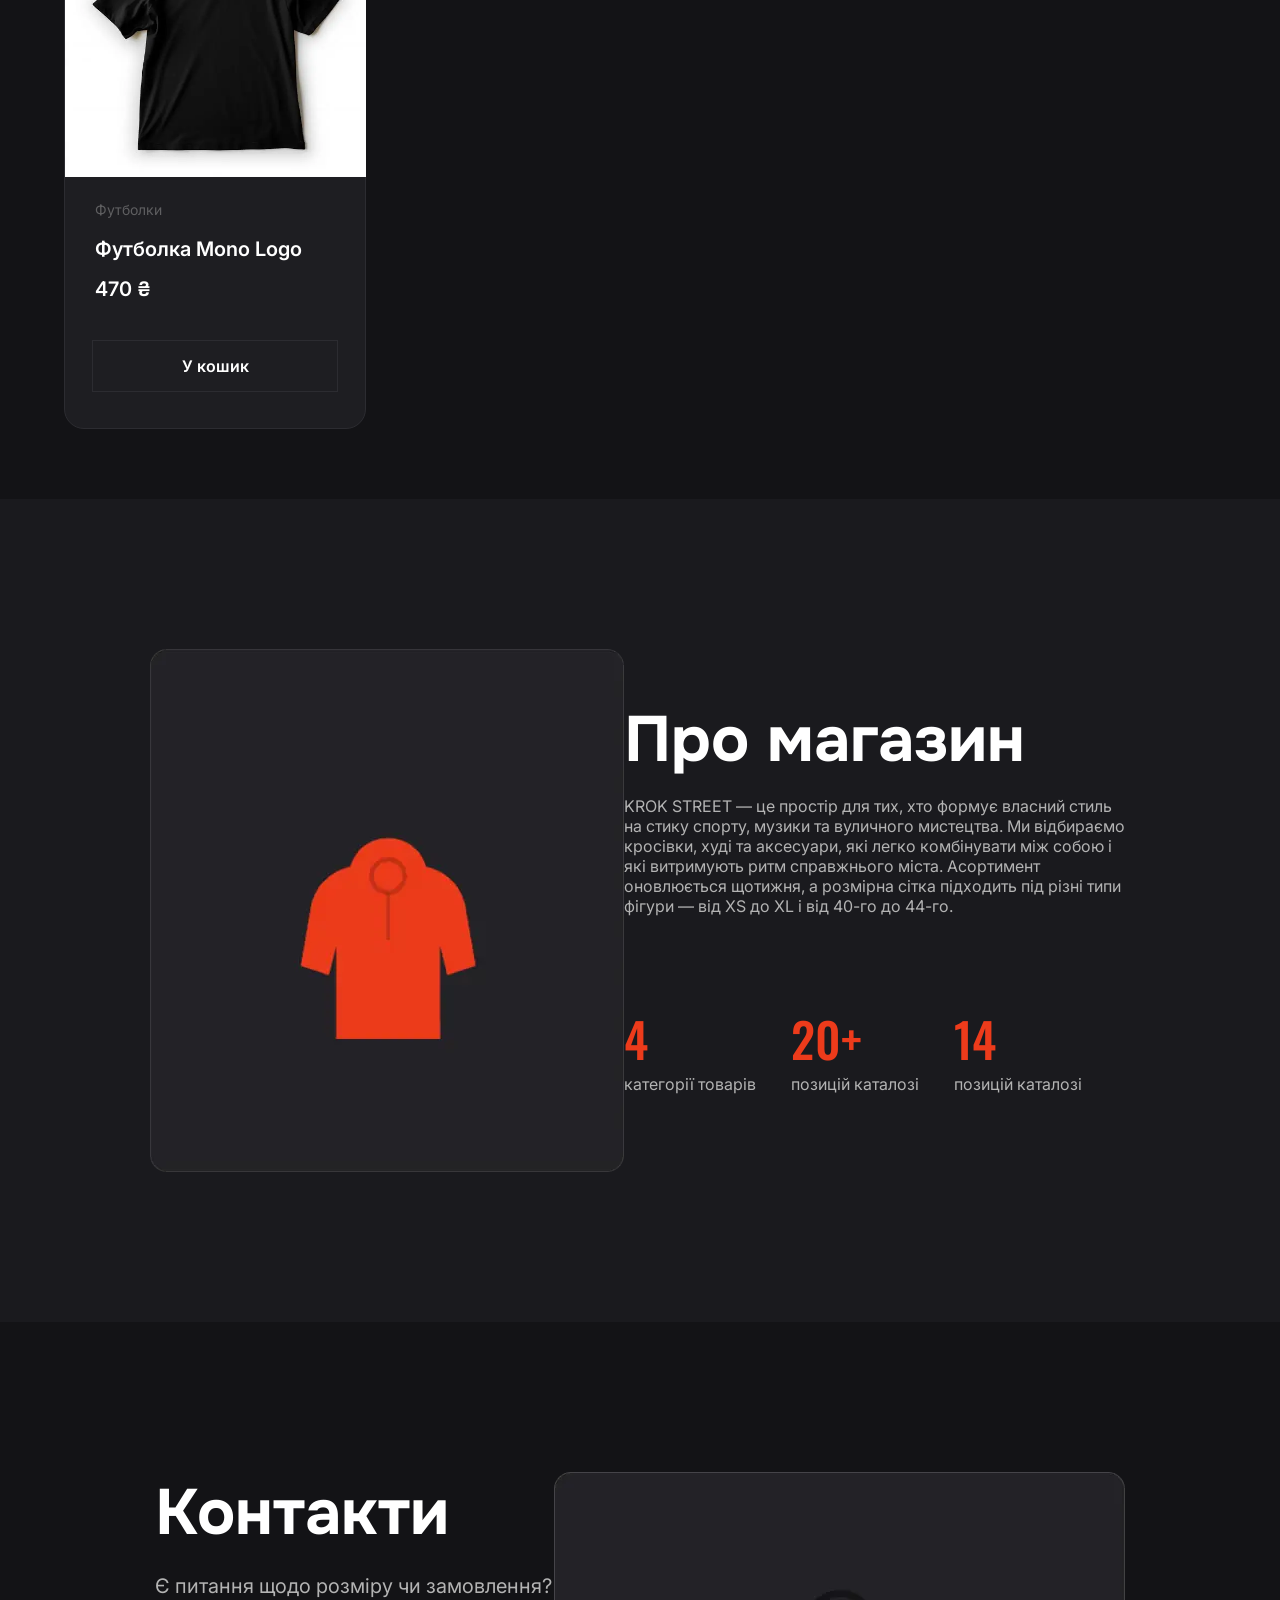
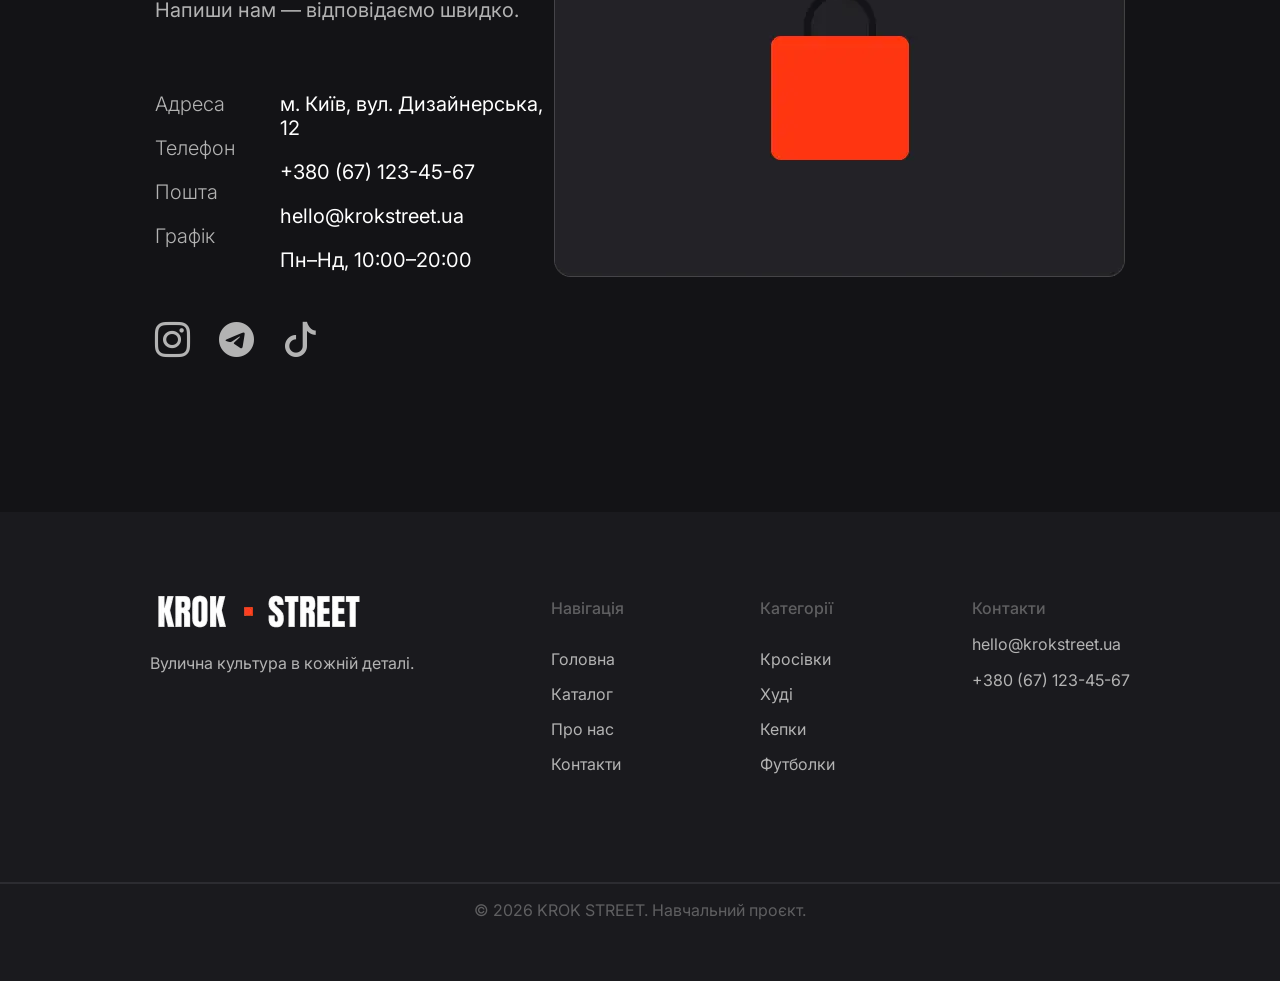
==== commit 4e6fb6d0: "Update index.html" ====
--- a/index.html
+++ b/index.html
@@ -28,23 +28,23 @@
     <header class="header">
         <div class="animated-advertising">
             <div class="animated-move">
-                <p>обмін ураїні
+                <p>обмін україні
                     <i class="bi bi-circle-fill"></i>
                     обмін протягом 14 днів
                     <i class="bi bi-circle-fill"></i>
                     Нова колекція вже в каталозі
                     <i class="bi bi-circle-fill"></i>
-                    Доставка по всій ураїні
+                    Доставка по всій україні
                     <i class="bi bi-circle-fill"></i>
                 </p>
 
-                <p>обмін ураїні
+                <p>обмін в україні
                     <i class="bi bi-circle-fill"></i>
                     обмін протягом 14 днів
                     <i class="bi bi-circle-fill"></i>
                     Нова колекція вже в каталозі
                     <i class="bi bi-circle-fill"></i>
-                    Доставка по всій ураїні
+                    Доставка по всій україні
                     <i class="bi bi-circle-fill"></i>
                 </p>
             </div>
@@ -82,7 +82,7 @@
                 <div class="mainmodal__middle" id="emptyCartMessage">
                     <i class="bi bi-cart"></i>
                     <p class="mainmodal__text">Кошик поки порожній</p>
-                    <div class="mainmodal__button"><a href="#catalog">Дивитись каталог</a></div>
+                    <div class="mainmodal__button"><a href="#catalog" data-close-modal>Дивитись каталог</a></div>
                 </div>
 
                 <div class="mainmodalBottom">
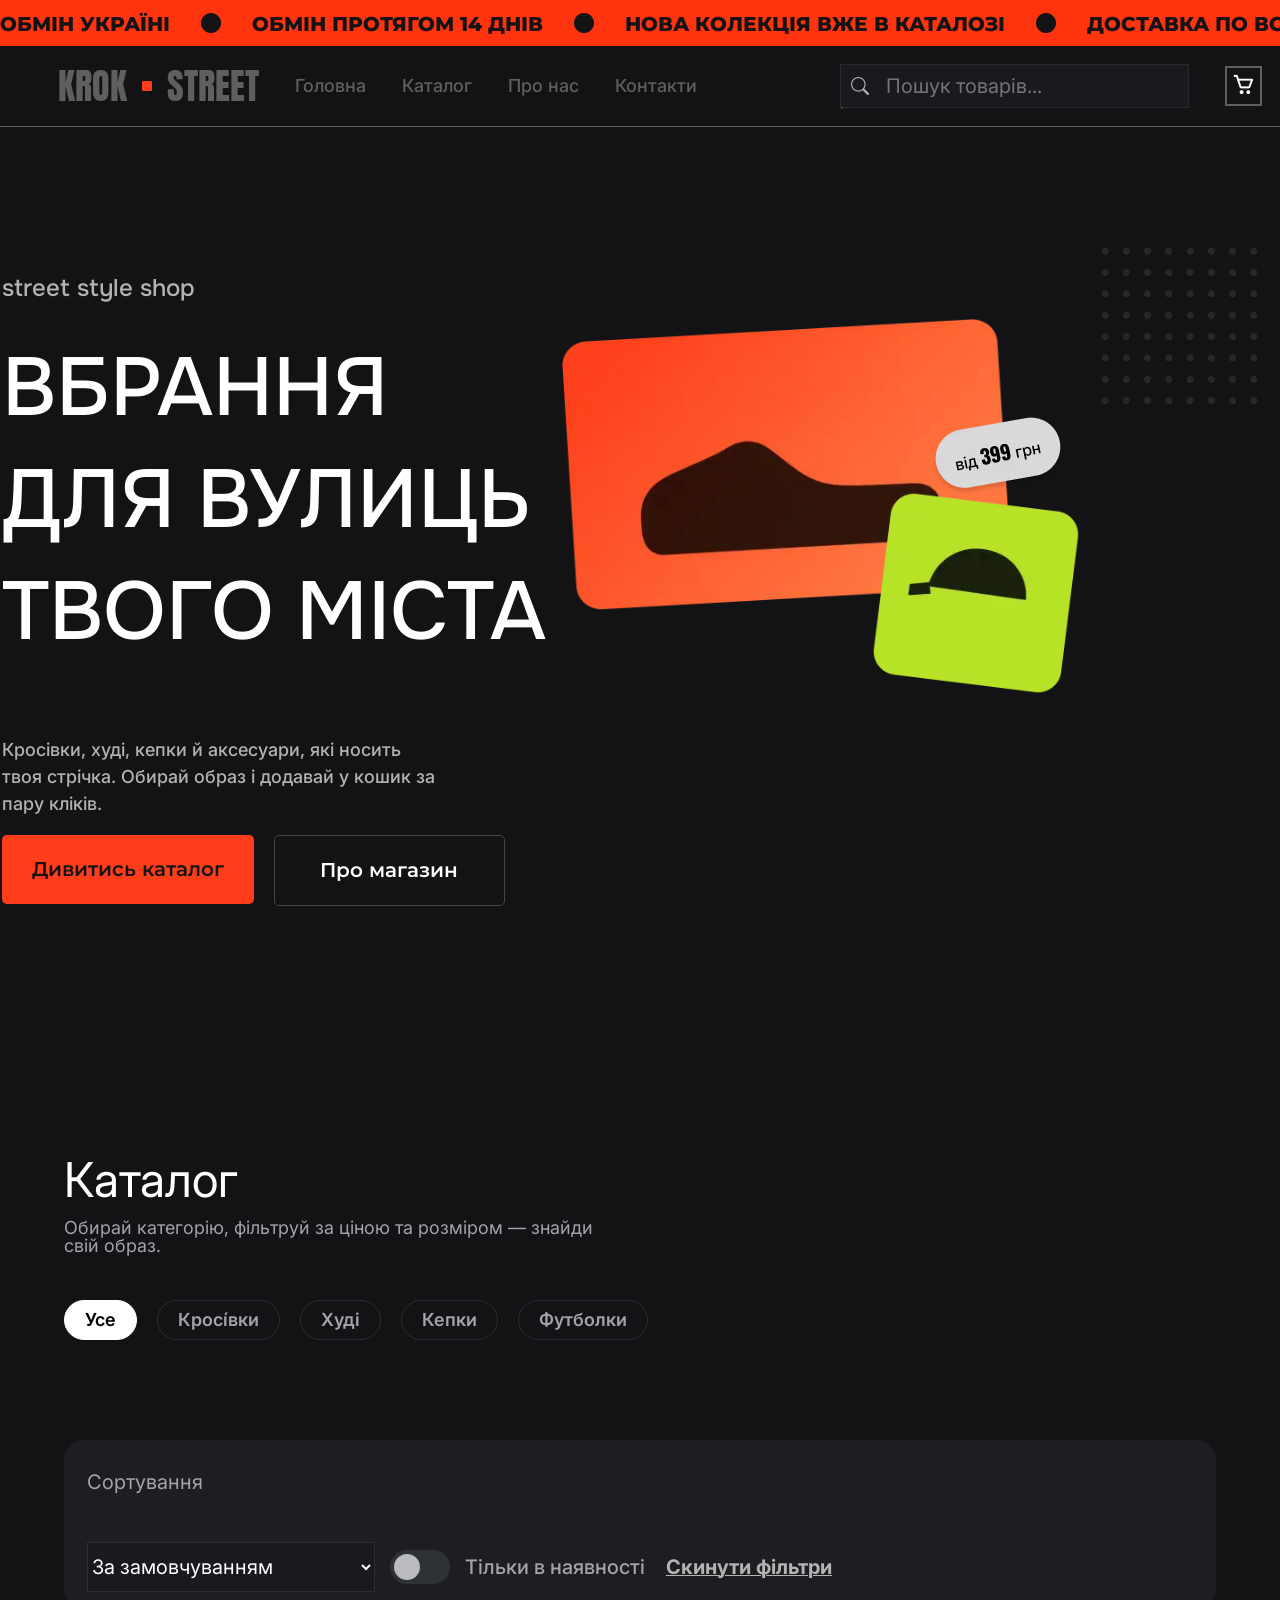
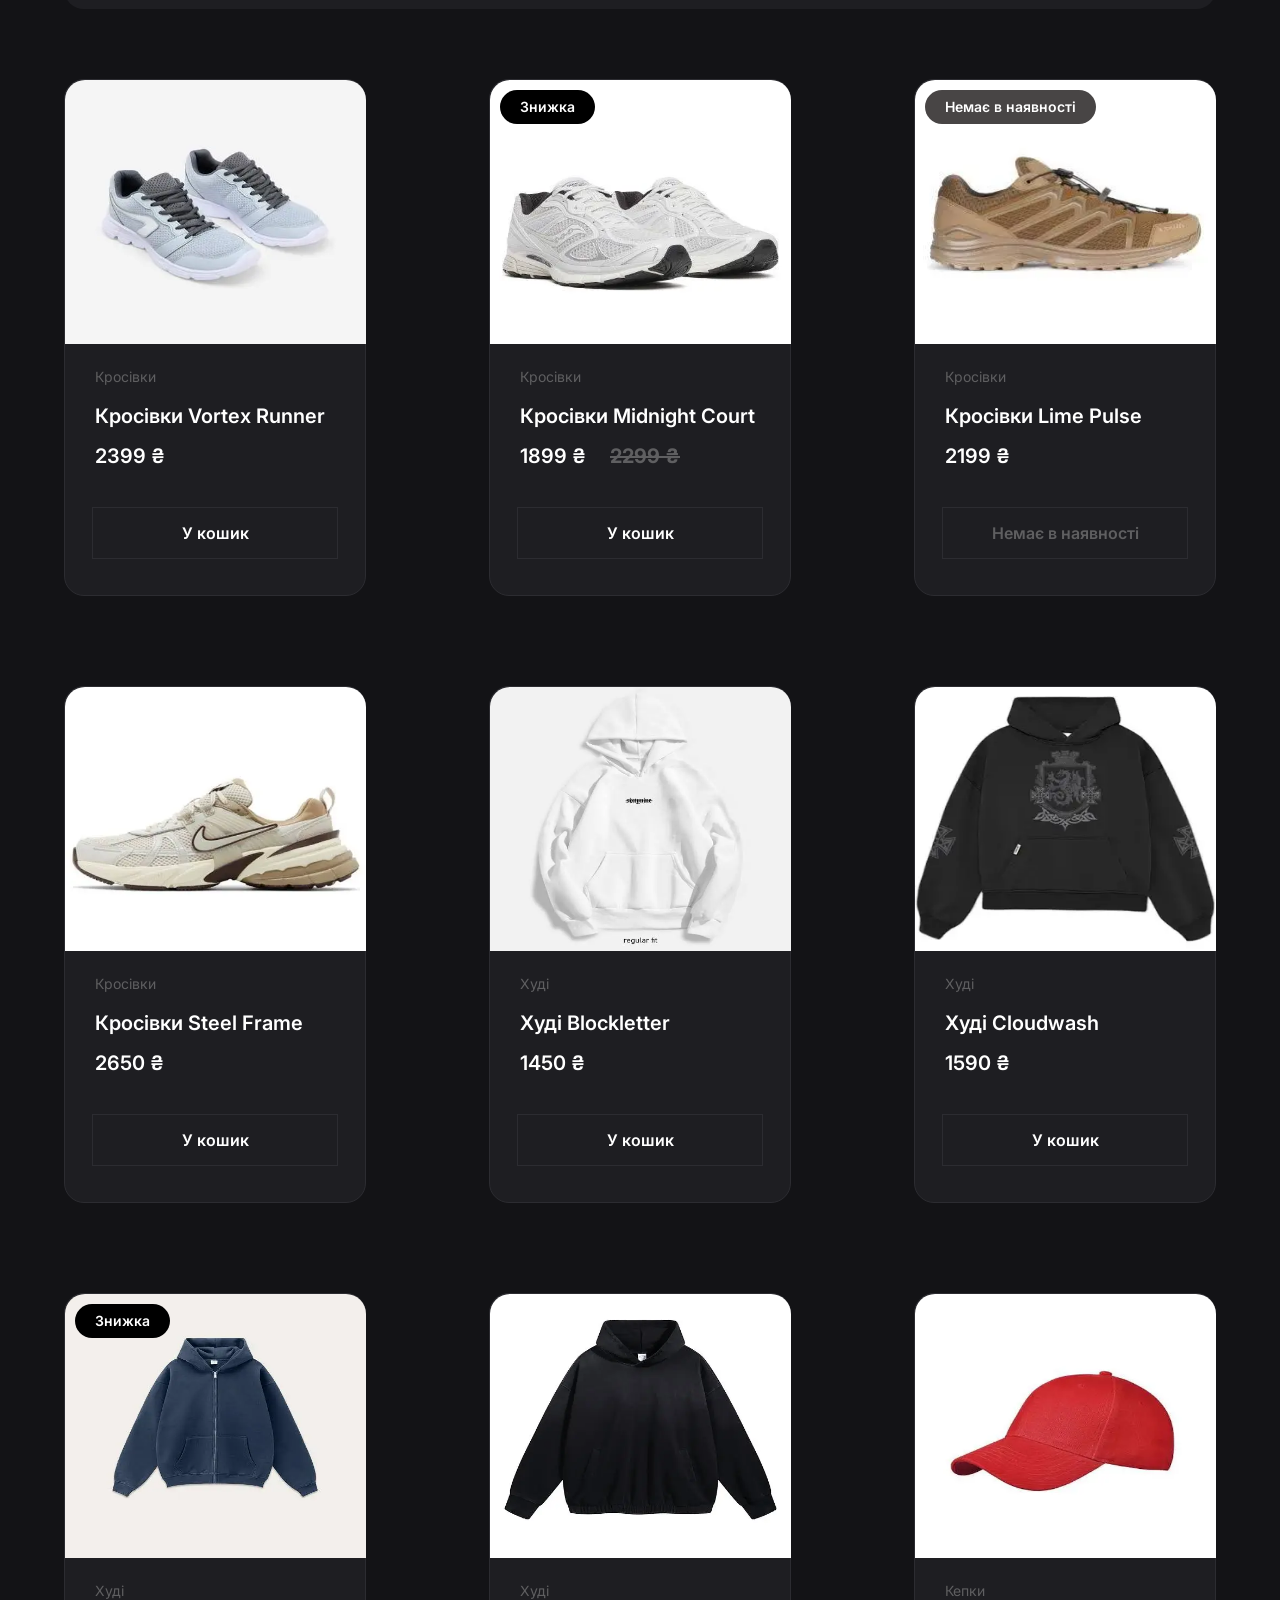
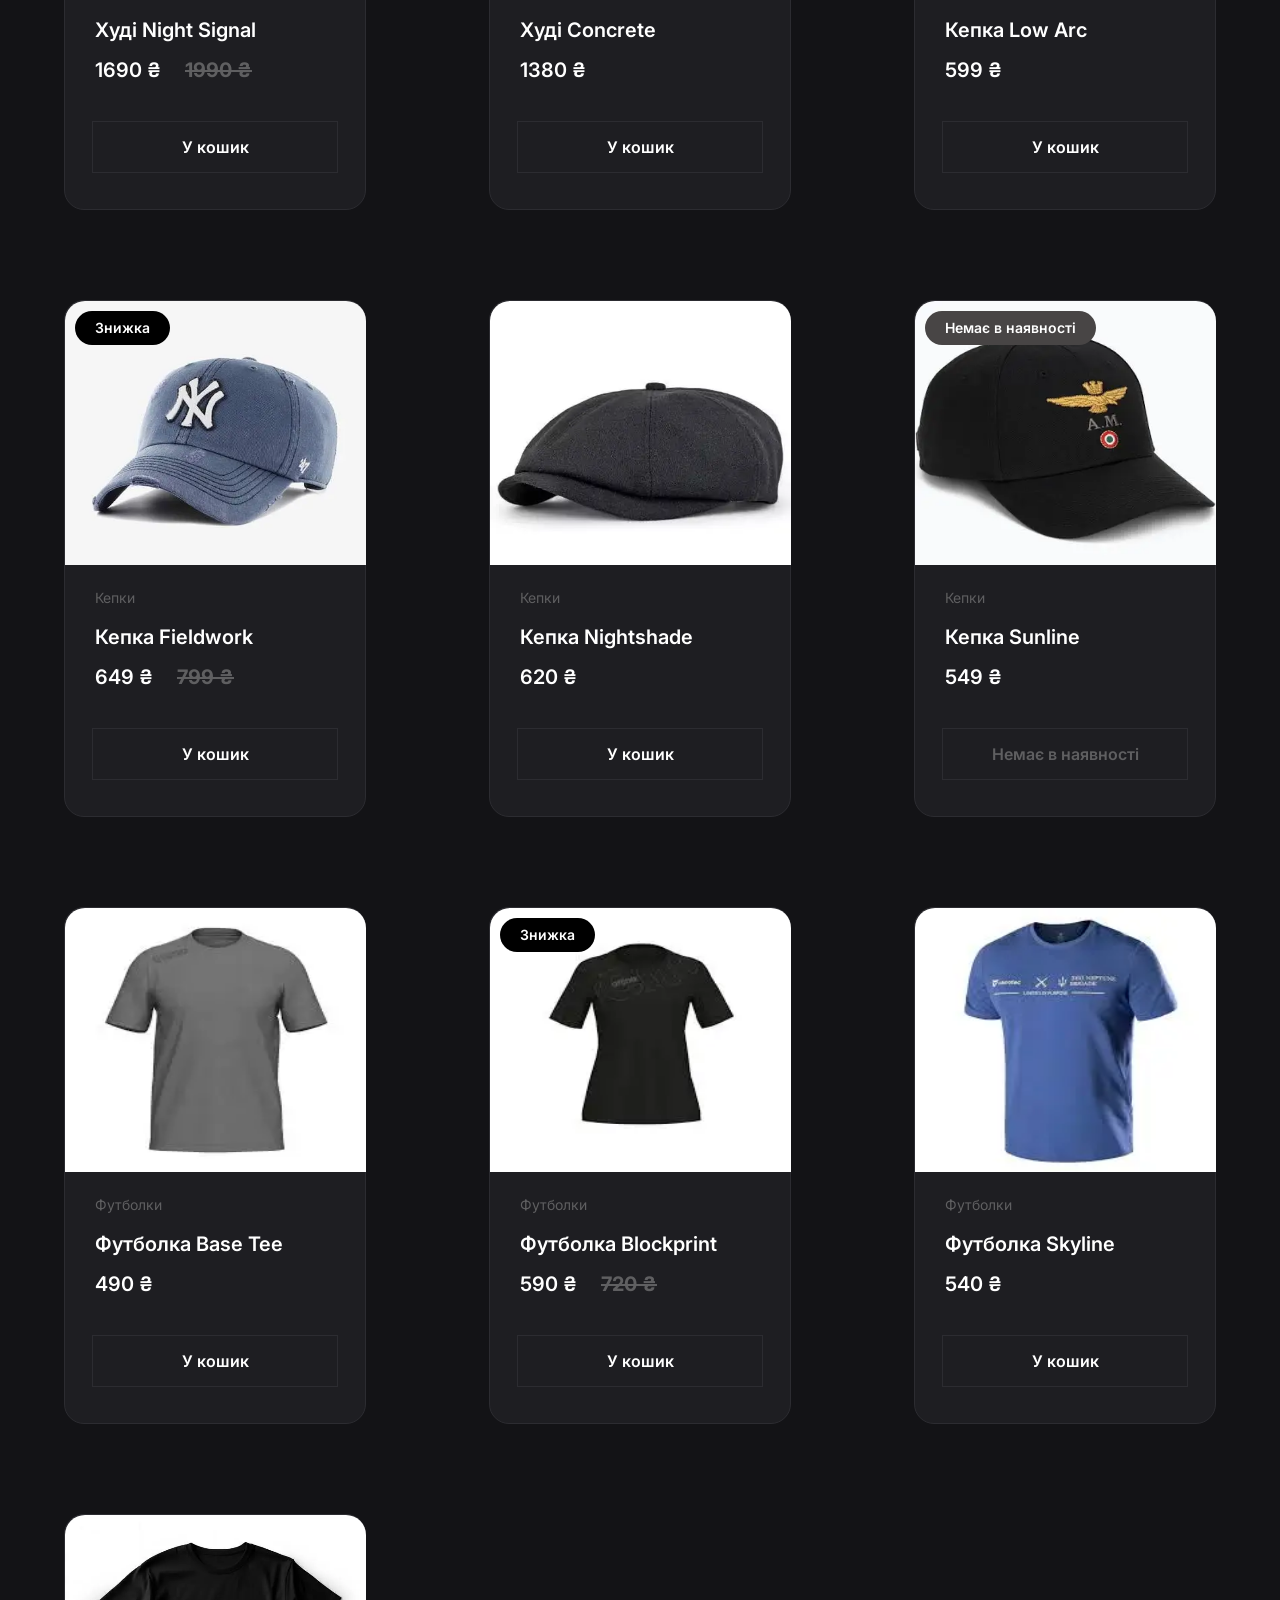
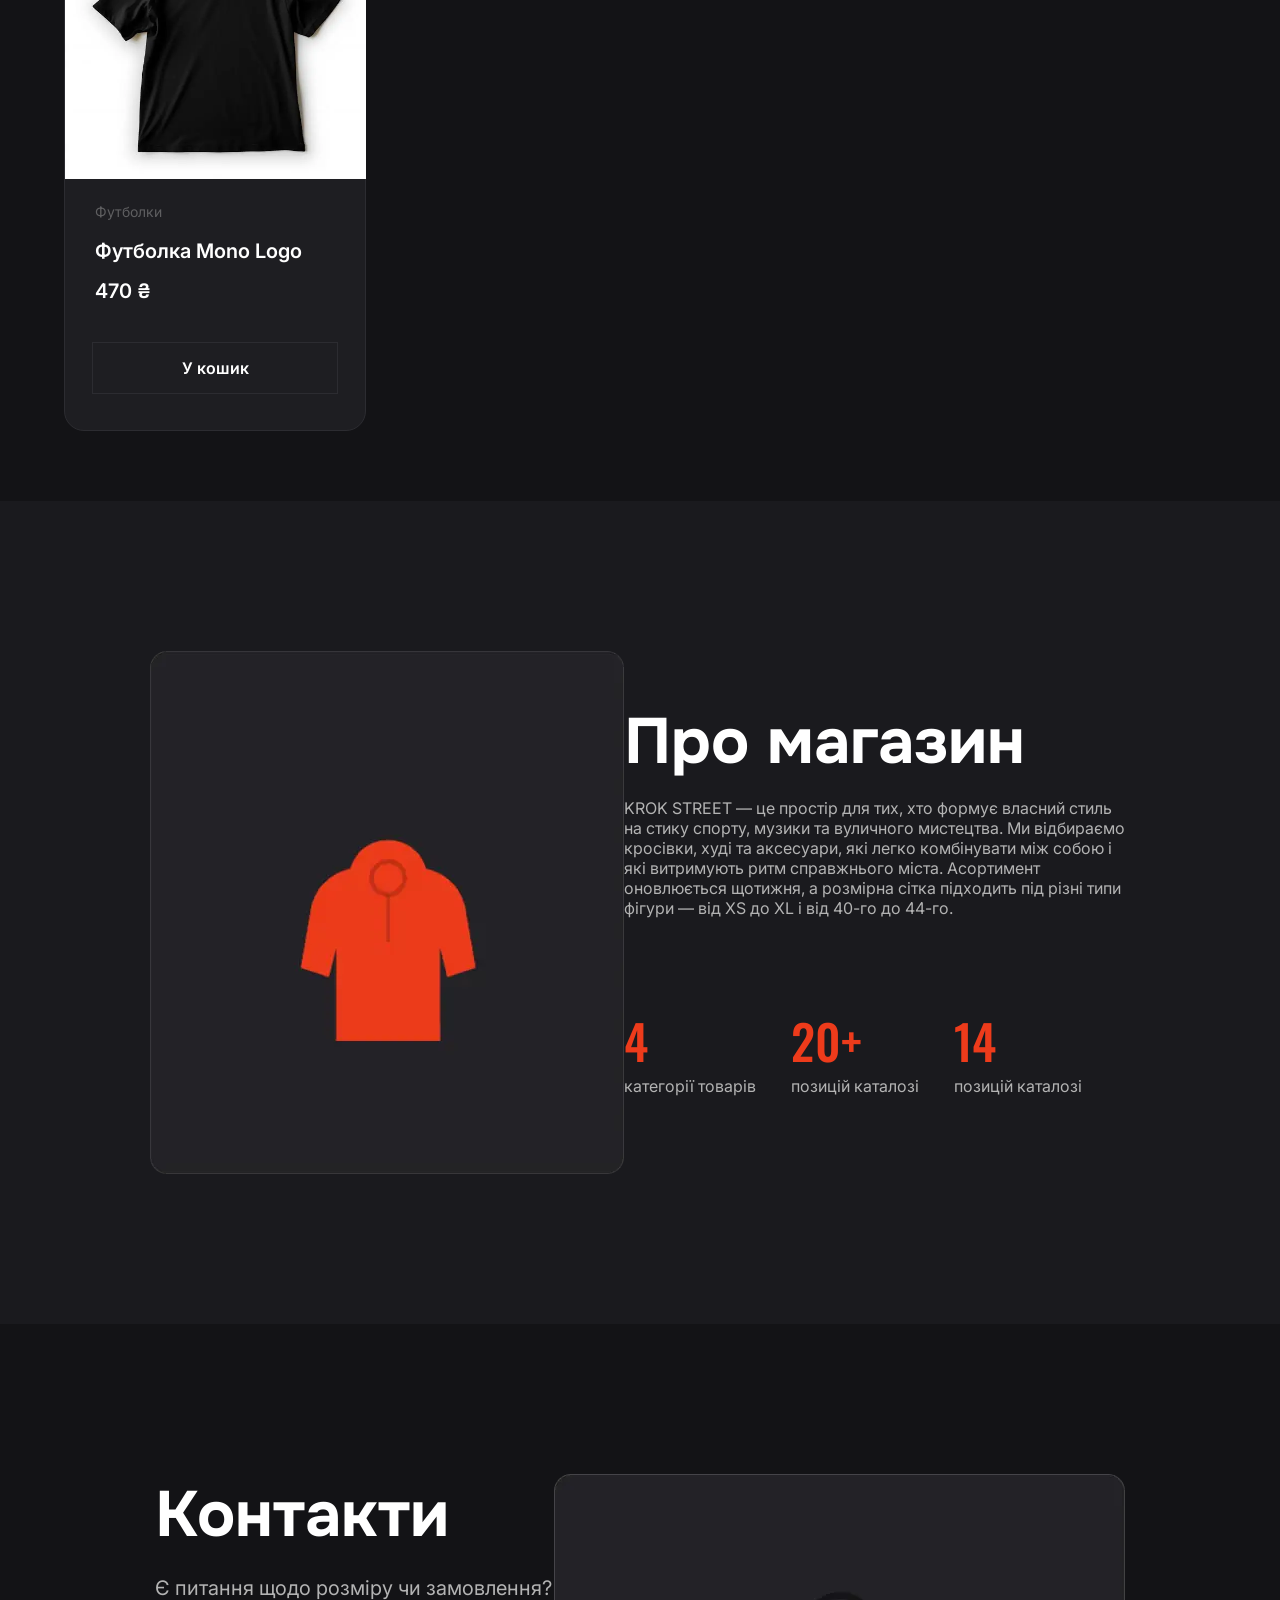
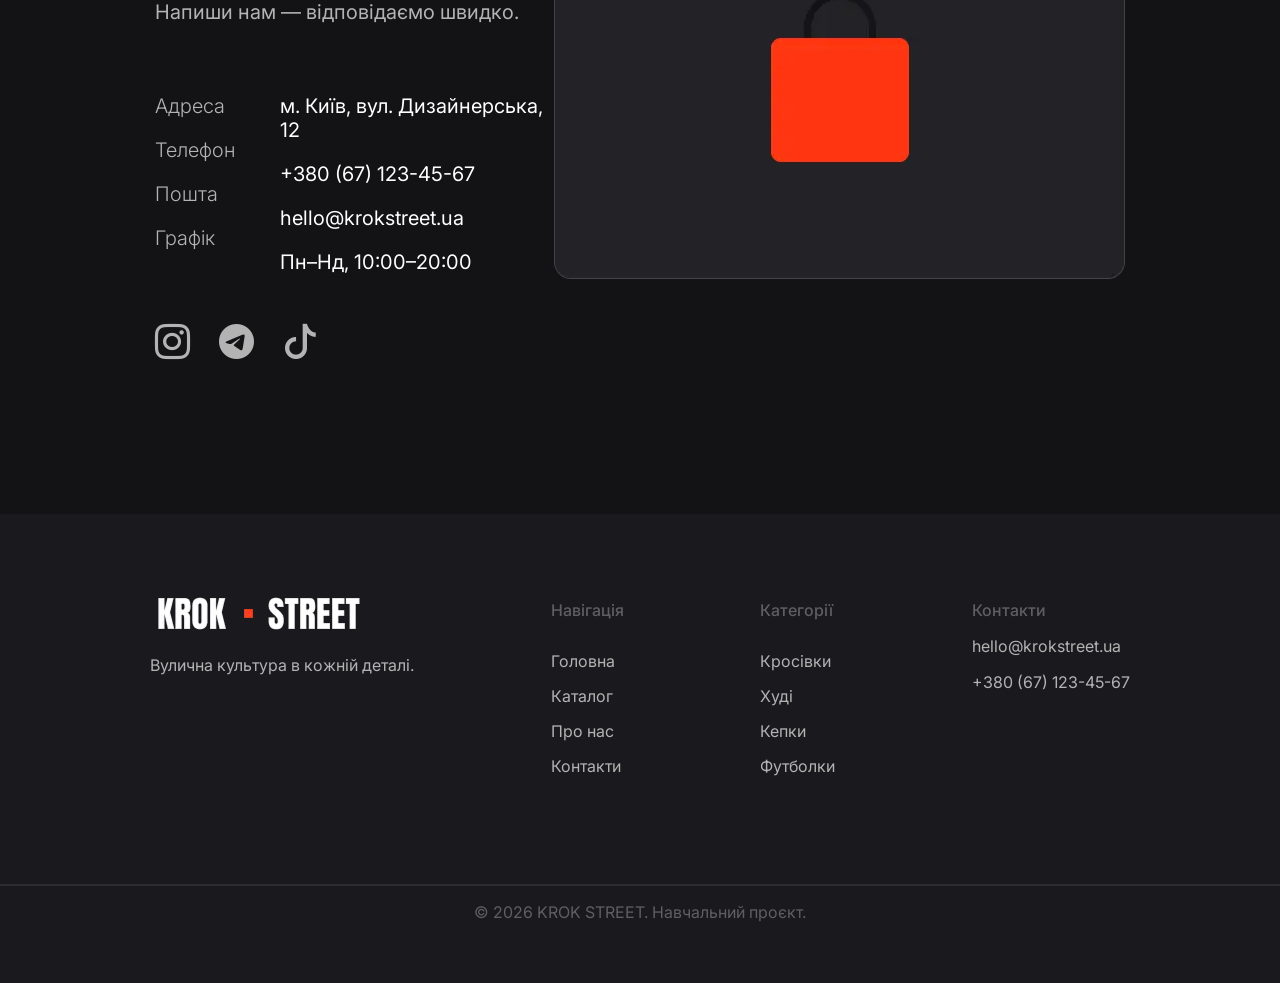
==== commit 99e78044: "Enhance header and navigation styles, add reset functionality, and improve button interactions" ====
--- a/index.html
+++ b/index.html
@@ -53,10 +53,10 @@
         <nav class="nav-menu">
             <ul>
                 <li class="nav-ico-text"><a>KROK <i class="bi bi-square-fill"></i> STREET</a></li>
-                <li class="nav-home"><a>Головна</a></li>
-                <li class="nav-catalog"><a>Каталог</a></li>
-                <li class="nav-about-us"><a>Про нас</a></li>
-                <li class="nav-contact"><a>Контакти</a></li>
+                <li class="nav-home"><a href="#main-sect">Головна</a></li>
+                <li class="nav-catalog"><a href="#catalog">Каталог</a></li>
+                <li class="nav-about-us"><a href="#about-us">Про нас</a></li>
+                <li class="nav-contact"><a href="#sect-cont">Контакти</a></li>
                 <li></li>
                 <li></li>
                 <li></li>
@@ -103,15 +103,15 @@
         </div>
     </header>
     <main class="main">
-        <section class="front-sect">
+        <section class="front-sect" id="main-sect">
             <div class="front-main-div">
                 <h1>street style shop</h1>
                 <h2>вбрання для вулиць твого міста</h2>
                 <h3>Кросівки, худі, кепки й аксесуари, які носить твоя стрічка. Обирай образ і додавай у кошик за пару
                     кліків.</h3>
                 <div class="front-btn-div">
-                    <a class="catalog-btn">Дивитись каталог</a>
-                    <button class="about-btn">Про магазин</button>
+                    <a class="catalog-btn" href="#catalog">Дивитись каталог</a>
+                    <a class="about-btn" href="#about-us">Про магазин</a>
                 </div>
             </div>
             <div class="front-img-div">
@@ -152,7 +152,7 @@
                         <span class="slider round"></span>
                     </label>
                     <h3>Тільки в наявності</h3>
-                    <button>Скинути фільтри</button>
+                    <button id="reset">Скинути фільтри</button>
                 </div>
             </div>
             <div class="main-cards-div">
@@ -160,7 +160,7 @@
                     <div class="products-container"></div>
                 </div>
         </section>
-        <section class="info">
+        <section class="info" id="about-us">
             <div class="info__container">
                 <img src="./imgs/jacket_aboutShop.webp" alt="jacket">
                 <div class="info__textbox">
@@ -191,7 +191,7 @@
                 </div>
             </div>
         </section>
-        <section class="contacts">
+        <section class="contacts" id="sect-cont">
             <div class="contacts__container">
                 <div class="contacts__maininfobox">
                     <h2 class="contacts__title">Контакти</h2>
--- a/css/main.css
+++ b/css/main.css
@@ -4,6 +4,12 @@
   margin: 0 auto;
 }
 
+.header {
+  position: sticky;
+  top: 0;
+  z-index: 10;
+  background-color: #131316;
+}
 .header .animated-advertising {
   background-color: #FF330E;
   height: 46px;
@@ -58,6 +64,10 @@
 }
 .header .nav-menu ul li {
   cursor: pointer;
+}
+.header .nav-menu ul a {
+  text-decoration: none;
+  color: #5F5F61;
 }
 .header .nav-menu ul .nav-ico-text {
   font-family: Anton;
@@ -171,6 +181,9 @@
   cursor: pointer;
 }
 .main .front-sect .front-main-div .front-btn-div .about-btn {
+  display: flex;
+  justify-content: center;
+  align-items: center;
   width: 229px;
   height: 69px;
   border: 1px solid #434343;
@@ -184,6 +197,7 @@
   border-radius: 5px;
   background-color: #131316;
   cursor: pointer;
+  text-decoration: none;
 }
 .main .front-sect .front-img-div {
   display: flex;
@@ -1106,6 +1120,7 @@
 
 .modal-overlay {
   position: fixed;
+  z-index: 100000;
   top: 0;
   left: 0;
   width: 100%;
@@ -1316,6 +1331,10 @@
   display: flex;
   gap: 10px;
 }
+.modal-content .modal-sizes-section .modal-sizes-list button.active {
+  background-color: #FF3D1A;
+  color: #000000;
+}
 .modal-content .modal-sizes-section .modal-sizes-list .size-btn {
   border-style: none;
   outline-style: none;
